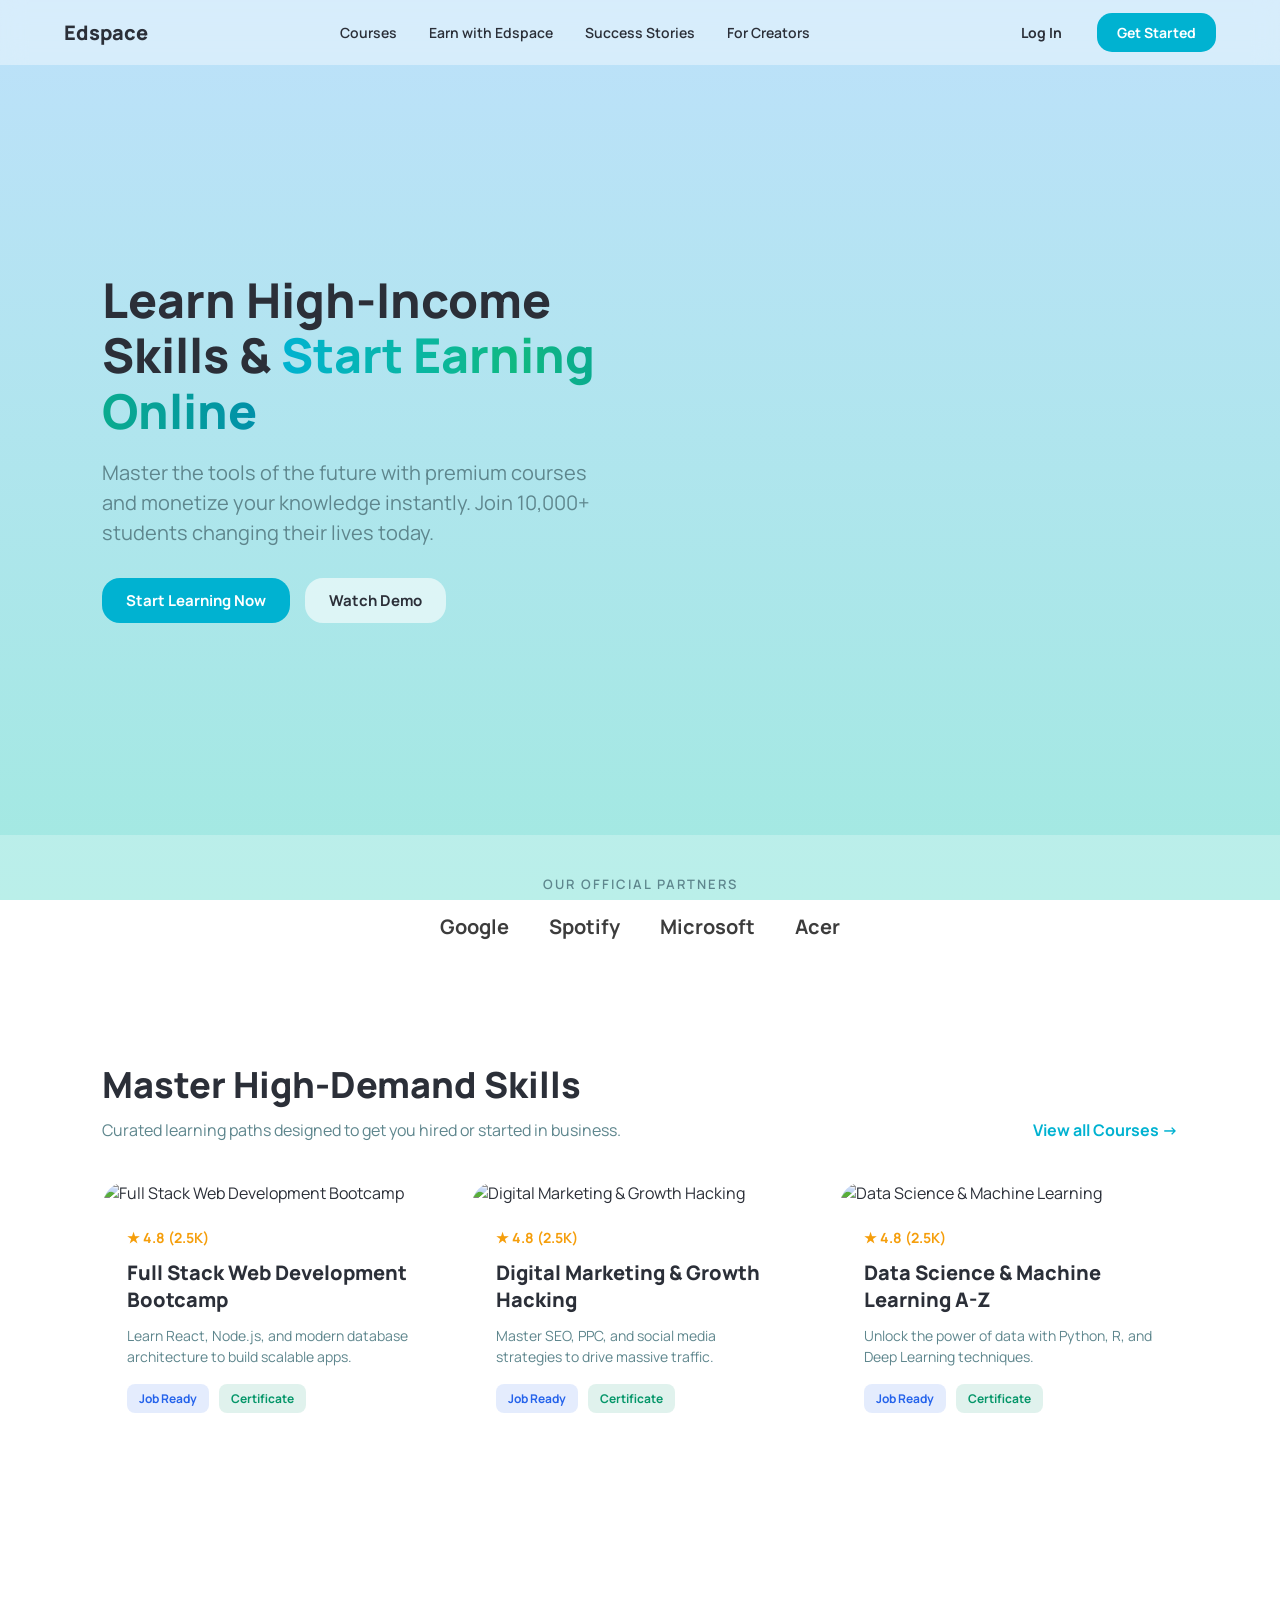
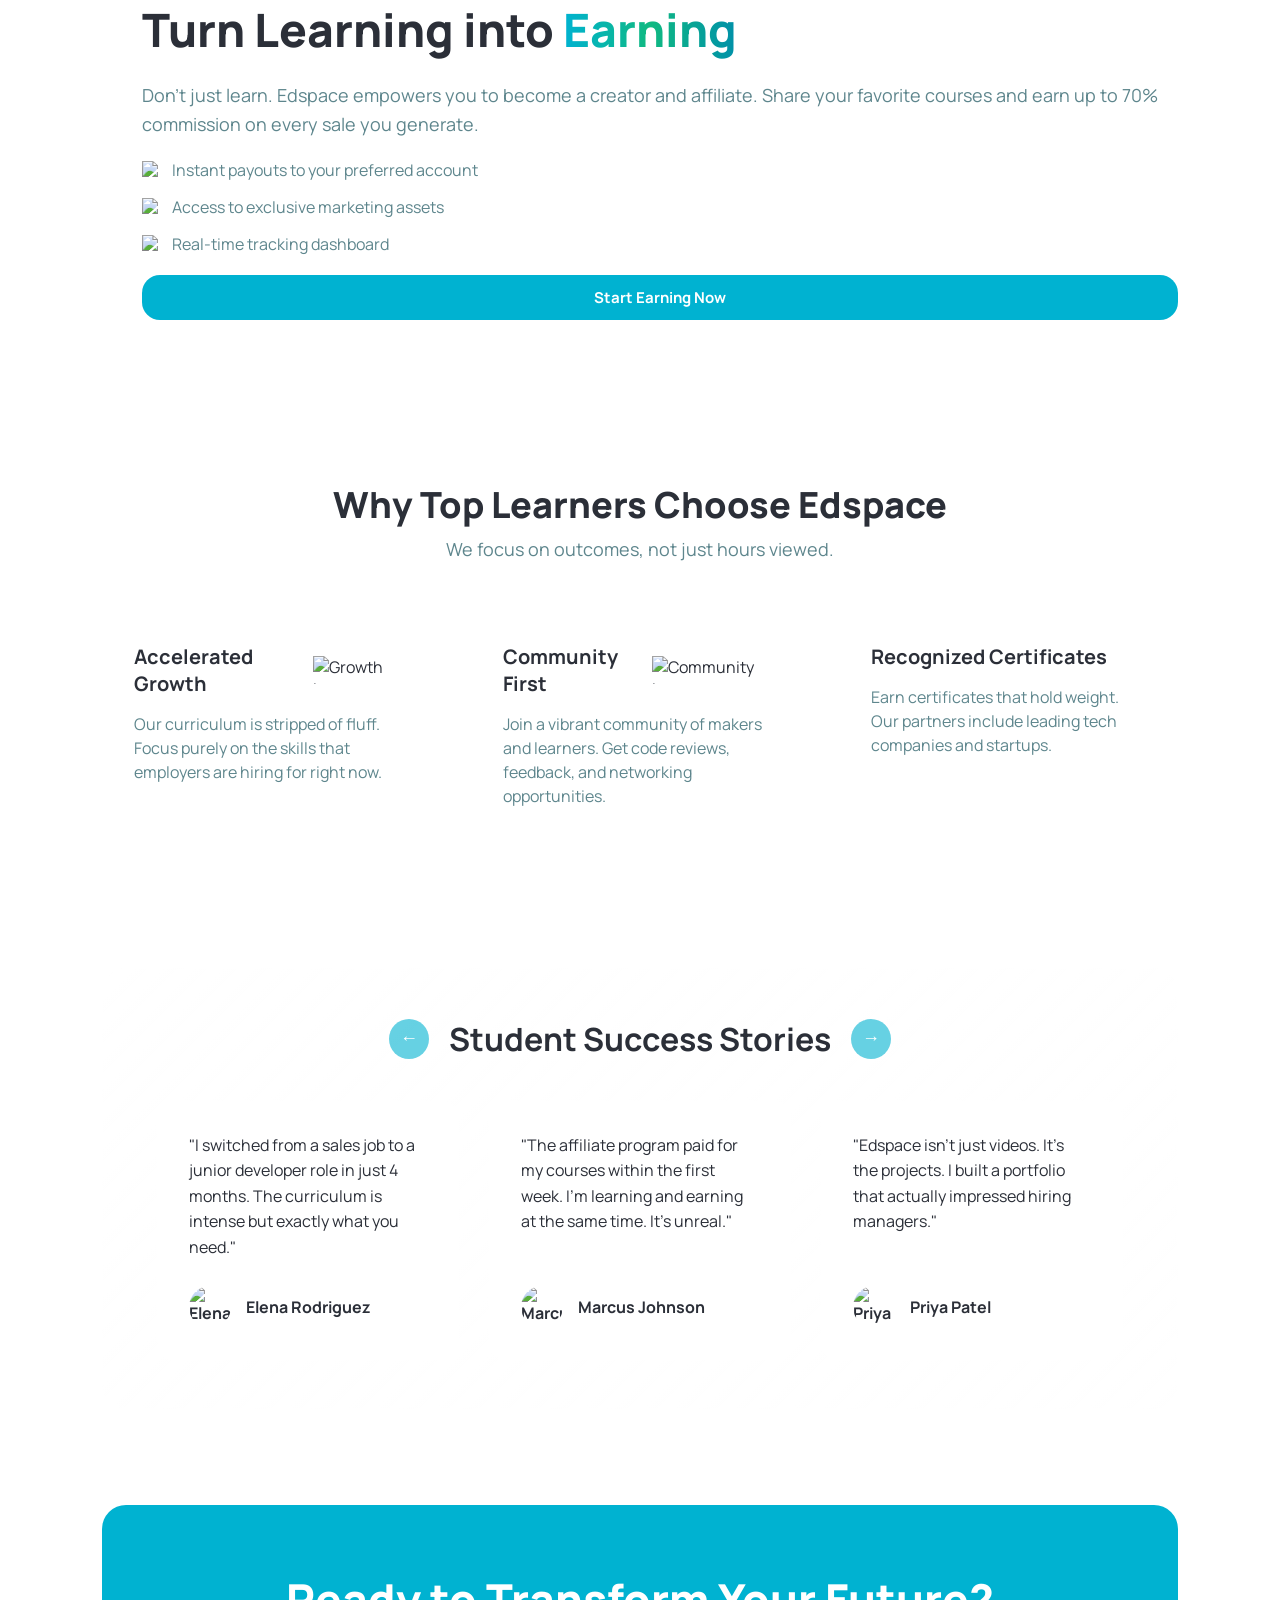
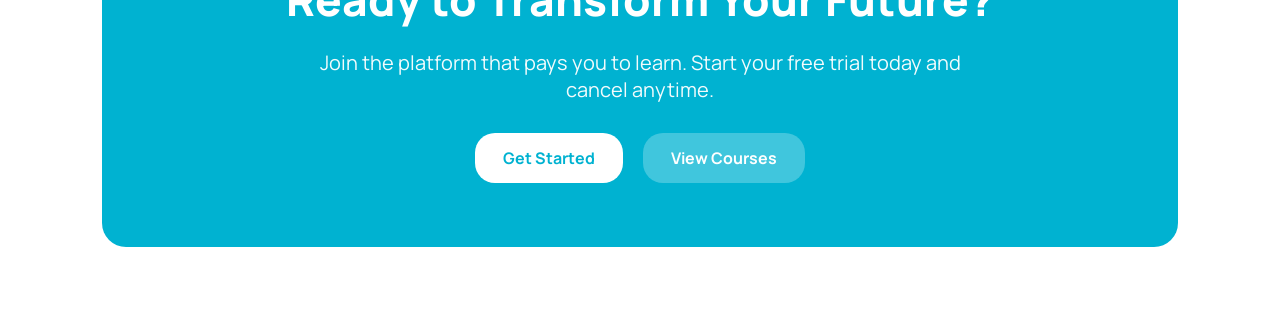
==== index.html @ b66c5c62 "Rename landing_html.html to index.html" ====
<!doctype html>
<html lang="en">
  <head>
    <meta charset="UTF-8" />
    <meta name="viewport" content="width=device-width, initial-scale=1.0" />
    <title>EdSPACE - Learn High-Income Skills</title>

    <!-- Google Fonts -->
    <link rel="preconnect" href="https://fonts.googleapis.com" />
    <link rel="preconnect" href="https://fonts.gstatic.com" crossorigin />
    <link
      href="https://fonts.googleapis.com/css2?family=Manrope:wght@200..800&display=swap"
      rel="stylesheet"
    />

    <!-- Custom Styles -->
    <link rel="stylesheet" href="landing_style.css" />
  </head>

  <body>
    <!-- Header Navigation -->
    <header class="header">
      <div class="header-left">
        <a href="#" class="name">Edspace</a>
      </div>
      <nav class="header-middle">
        <a href="#courses" class="nav-link">Courses</a>
        <a href="#earn" class="nav-link">Earn with Edspace</a>
        <a href="#stories" class="nav-link">Success Stories</a>
        <a href="#creators" class="nav-link">For Creators</a>
      </nav>
      <div class="header-right">
        <button class="btn btn-login">Log In</button>
        <button class="btn btn-primary">Get Started</button>
      </div>
    </header>

    <main>
      <!-- Hero Section -->
      <section class="hero-section">
        <div class="hero-content">
          <h1 class="tagline">
            Learn High-Income Skills &
            <span class="spantext">Start Earning Online</span>
          </h1>
          <p class="tagline2">
            Master the tools of the future with premium courses and monetize
            your knowledge instantly. Join 10,000+ students changing their lives
            today.
          </p>
          <div class="hero-buttons">
            <button class="btn btn-primary btn-large">
              Start Learning Now
            </button>
            <button class="btn btn-secondary btn-large">Watch Demo</button>
          </div>
        </div>
        <div class="hero-image-container">
          <!-- Placeholder / Space for right hero illustration if needed -->
        </div>
      </section>

      <!-- Partners Section -->
      <section class="sponser-box">
        <p class="sp-box-head">OUR OFFICIAL PARTNERS</p>
        <div class="companies">
          <span>Google</span>
          <span>Spotify</span>
          <span>Microsoft</span>
          <span>Acer</span>
        </div>
      </section>

      <!-- Featured Courses Section -->
      <section class="course-sec" id="courses">
        <div class="course-sec-top">
          <div class="top-left">
            <h2 class="sec-txt">Master High-Demand Skills</h2>
            <p class="sec-tag">
              Curated learning paths designed to get you hired or started in
              business.
            </p>
          </div>
          <div class="top-right">
            <a href="#" class="view-all-link">View all Courses &rarr;</a>
          </div>
        </div>

        <div class="content-grid">
          <!-- Card 1 -->
          <article class="course-card">
            <img
              class="course-image"
              src="images/course-1.png"
              alt="Full Stack Web Development Bootcamp"
            />
            <div class="course-content">
              <p class="rating">★ 4.8 (2.5K)</p>
              <h3 class="title">Full Stack Web Development Bootcamp</h3>
              <p class="course-tag">
                Learn React, Node.js, and modern database architecture to build
                scalable apps.
              </p>
              <div class="extras">
                <span class="badge job">Job Ready</span>
                <span class="badge cert">Certificate</span>
              </div>
            </div>
          </article>

          <!-- Card 2 -->
          <article class="course-card">
            <img
              class="course-image"
              src="images/course-2.png"
              alt="Digital Marketing & Growth Hacking"
            />
            <div class="course-content">
              <p class="rating">★ 4.8 (2.5K)</p>
              <h3 class="title">Digital Marketing & Growth Hacking</h3>
              <p class="course-tag">
                Master SEO, PPC, and social media strategies to drive massive
                traffic.
              </p>
              <div class="extras">
                <span class="badge job">Job Ready</span>
                <span class="badge cert">Certificate</span>
              </div>
            </div>
          </article>

          <!-- Card 3 -->
          <article class="course-card">
            <img
              class="course-image"
              src="images/course-3.png"
              alt="Data Science & Machine Learning"
            />
            <div class="course-content">
              <p class="rating">★ 4.8 (2.5K)</p>
              <h3 class="title">Data Science & Machine Learning A-Z</h3>
              <p class="course-tag">
                Unlock the power of data with Python, R, and Deep Learning
                techniques.
              </p>
              <div class="extras">
                <span class="badge job">Job Ready</span>
                <span class="badge cert">Certificate</span>
              </div>
            </div>
          </article>
        </div>
      </section>

      <!-- Earn Section -->
      <section class="stu_box" id="earn">
        <div class="stu_main">
          <div class="stu_left"></div>
          <div class="stu_right">
            <h2 class="stu_righth2">
              Turn Learning into <span class="spantext">Earning</span>
            </h2>
            <p class="stu-description">
              Don't just learn. Edspace empowers you to become a creator and
              affiliate. Share your favorite courses and earn up to 70%
              commission on every sale you generate.
            </p>
            <div class="benefits-list">
              <div class="benefitbox">
                <img
                  class="benefitstick"
                  src="images/whychoosetick.png"
                  alt="Checkmark"
                />
                <p>Instant payouts to your preferred account</p>
              </div>
              <div class="benefitbox">
                <img
                  class="benefitstick"
                  src="images/whychoosetick.png"
                  alt="Checkmark"
                />
                <p>Access to exclusive marketing assets</p>
              </div>
              <div class="benefitbox">
                <img
                  class="benefitstick"
                  src="images/whychoosetick.png"
                  alt="Checkmark"
                />
                <p>Real-time tracking dashboard</p>
              </div>
            </div>
            <button class="btn btn-primary btn-large">Start Earning Now</button>
          </div>
        </div>
      </section>

      <!-- Why Choose Us -->
      <section class="WhyChoose">
        <h2 class="WhyChoosehead">Why Top Learners Choose Edspace</h2>
        <p class="WhyChoosesubhead">
          We focus on outcomes, not just hours viewed.
        </p>

        <div class="WhyChoosebox">
          <div class="feature-card">
            <div class="box1head">
              <h3 class="WhyChooseboxtitle">Accelerated Growth</h3>
              <img
                class="benefit1"
                src="images/benefits1.png"
                alt="Growth icon"
              />
            </div>
            <p class="box-des">
              Our curriculum is stripped of fluff. Focus purely on the skills
              that employers are hiring for right now.
            </p>
          </div>

          <div class="feature-card">
            <div class="box1head">
              <h3 class="WhyChooseboxtitle">Community First</h3>
              <img
                class="benefit1"
                src="images/benefits2.png"
                alt="Community icon"
              />
            </div>
            <p class="box-des">
              Join a vibrant community of makers and learners. Get code reviews,
              feedback, and networking opportunities.
            </p>
          </div>

          <div class="feature-card">
            <div class="box1head">
              <h3 class="WhyChooseboxtitle">Recognized Certificates</h3>
            </div>
            <p class="box-des">
              Earn certificates that hold weight. Our partners include leading
              tech companies and startups.
            </p>
          </div>
        </div>
      </section>

      <!-- Success Stories -->
      <section class="stories" id="stories">
        <div class="storiesbox">
          <div class="storieshead">
            <button class="storiesarrow" aria-label="Previous story">
              &#8592;
            </button>
            <h2>Student Success Stories</h2>
            <button class="storiesarrow" aria-label="Next story">
              &#8594;
            </button>
          </div>
          <div class="reviews-grid">
            <div class="review-card">
              <p class="review-text">
                "I switched from a sales job to a junior developer role in just
                4 months. The curriculum is intense but exactly what you need."
              </p>
              <div class="reviewauthor">
                <img
                  class="authorpfp"
                  src="images/reviewauthor2.png"
                  alt="Elena Rodriguez"
                />
                <p>Elena Rodriguez</p>
              </div>
            </div>
            <div class="review-card">
              <p class="review-text">
                "The affiliate program paid for my courses within the first
                week. I'm learning and earning at the same time. It's unreal."
              </p>
              <div class="reviewauthor">
                <img
                  class="authorpfp"
                  src="images/reviewauthor2.png"
                  alt="Marcus Johnson"
                />
                <p>Marcus Johnson</p>
              </div>
            </div>
            <div class="review-card">
              <p class="review-text">
                "Edspace isn't just videos. It's the projects. I built a
                portfolio that actually impressed hiring managers."
              </p>
              <div class="reviewauthor">
                <img
                  class="authorpfp"
                  src="images/reviewauthor2.png"
                  alt="Priya Patel"
                />
                <p>Priya Patel</p>
              </div>
            </div>
          </div>
        </div>
      </section>

      <!-- CTA Section -->
      <section class="ctasection">
        <div class="ctabox">
          <h2 class="ctah">Ready to Transform Your Future?</h2>
          <p class="ctah2">
            Join the platform that pays you to learn. Start your free trial
            today and cancel anytime.
          </p>
          <div class="ctabutton">
            <button class="btn btn-cta-main">Get Started</button>
            <button class="btn btn-cta-alt">View Courses</button>
          </div>
        </div>
      </section>
    </main>
  </body>
</html>
---- landing_style.css ----
/* ==========================================================================
   Global Variables & Reset
   ========================================================================== */
:root {
  --primary: rgb(0, 178, 209);
  --primary-hover: rgb(0, 144, 169);
  --text-dark: rgb(43, 47, 56);
  --text-muted: rgb(94, 134, 141);
  --bg-gradient: linear-gradient(
    rgb(189, 225, 250) 0%,
    rgb(162, 233, 225) 100%
  );
  --card-bg: rgba(255, 255, 255, 0.55);
  --border-glass: rgba(255, 255, 255, 0.6);
  --font-main: "Manrope", Arial, sans-serif;
}

* {
  box-sizing: border-box;
  margin: 0;
  padding: 0;
}

body {
  min-height: 100vh;
  background-image: var(--bg-gradient);
  background-attachment: fixed;
  font-family: var(--font-main);
  color: var(--text-dark);
  -webkit-font-smoothing: antialiased;
  overflow-x: hidden;
}

/* ==========================================================================
   Common Typography & Buttons
   ========================================================================== */
a {
  text-decoration: none;
  color: inherit;
}

.spantext {
  background: linear-gradient(
    to right,
    rgb(0, 178, 209),
    rgb(16, 185, 129),
    rgb(0, 144, 169)
  );
  -webkit-background-clip: text;
  -webkit-text-fill-color: transparent;
  background-clip: text;
  color: transparent;
}

.btn {
  font-family: var(--font-main);
  font-size: 14px;
  font-weight: 700;
  border: none;
  border-radius: 15px;
  padding: 10px 20px;
  cursor: pointer;
  transition: all 0.2s ease;
}

.btn-primary {
  color: white;
  background-color: var(--primary);
}

.btn-primary:hover {
  background-color: var(--primary-hover);
  box-shadow: 0px 10px 20px rgba(0, 144, 169, 0.4);
}

.btn-secondary {
  background-color: rgba(255, 255, 255, 0.6);
  color: var(--text-dark);
}

.btn-secondary:hover {
  background-color: rgba(255, 255, 255, 0.85);
  box-shadow: 0px 10px 20px rgba(0, 0, 0, 0.08);
}

.btn-login {
  background: transparent;
  color: var(--text-dark);
  margin-right: 15px;
}

.btn-login:hover {
  color: var(--primary);
}

.btn-large {
  padding: 12px 24px;
  border-radius: 18px;
  font-size: 15px;
}

/* ==========================================================================
   Header Navigation
   ========================================================================== */
.header {
  width: 100%;
  height: 65px;
  display: flex;
  align-items: center;
  justify-content: space-between;
  background-color: rgba(255, 255, 255, 0.4);
  position: fixed;
  top: 0;
  left: 0;
  backdrop-filter: blur(12px);
  -webkit-backdrop-filter: blur(12px);
  z-index: 1000;
  padding: 0 5%;
}

.name {
  font-size: 20px;
  font-weight: 800;
  color: var(--text-dark);
}

.header-middle {
  display: flex;
  align-items: center;
  gap: 32px;
  font-size: 14px;
  font-weight: 600;
}

.nav-link {
  transition: color 0.2s;
}

.nav-link:hover {
  color: var(--primary);
}

.header-right {
  display: flex;
  align-items: center;
}

/* ==========================================================================
   Hero Section
   ========================================================================== */
.hero-section {
  display: flex;
  align-items: center;
  justify-content: space-between;
  min-height: calc(100vh - 65px);
  padding: 100px 8% 40px;
  gap: 40px;
}

.hero-content {
  flex: 1;
  max-width: 650px;
  display: flex;
  flex-direction: column;
  gap: 20px;
}

.tagline {
  font-size: clamp(32px, 5vw, 48px);
  font-weight: 900;
  line-height: 1.15;
}

.tagline2 {
  font-size: clamp(16px, 2vw, 20px);
  line-height: 1.5;
  color: var(--text-muted);
}

.hero-buttons {
  display: flex;
  gap: 15px;
  flex-wrap: wrap;
  margin-top: 10px;
}

.hero-image-container {
  flex: 1;
}

/* ==========================================================================
   Partners / Sponsor Box
   ========================================================================== */
.sponser-box {
  padding: 2.5em 5%;
  display: flex;
  flex-direction: column;
  background-color: rgba(255, 255, 255, 0.25);
  align-items: center;
  gap: 20px;
}

.sp-box-head {
  letter-spacing: 2px;
  font-size: 13px;
  font-weight: 600;
  color: var(--text-muted);
}

.companies {
  color: rgb(60, 60, 60);
  font-size: 20px;
  font-weight: 700;
  display: flex;
  flex-wrap: wrap;
  justify-content: center;
  gap: 40px;
}

/* ==========================================================================
   Courses Section
   ========================================================================== */
.course-sec {
  padding: 5em 8%;
}

.course-sec-top {
  display: flex;
  justify-content: space-between;
  align-items: flex-end;
  gap: 20px;
  flex-wrap: wrap;
  margin-bottom: 40px;
}

.top-left {
  display: flex;
  flex-direction: column;
  gap: 10px;
}

.sec-txt {
  font-size: clamp(28px, 4vw, 36px);
  font-weight: 800;
}

.sec-tag {
  color: var(--text-muted);
  font-size: 16px;
}

.view-all-link {
  color: var(--primary);
  font-weight: 700;
  font-size: 16px;
}

.content-grid {
  display: grid;
  grid-template-columns: repeat(auto-fit, minmax(300px, 1fr));
  gap: 30px;
  max-width: 1200px;
  margin: 0 auto;
}

.course-card {
  background: var(--card-bg);
  border-radius: 24px;
  overflow: hidden;
  backdrop-filter: blur(14px);
  -webkit-backdrop-filter: blur(14px);
  border: 1px solid var(--border-glass);
  transition:
    transform 0.25s ease,
    box-shadow 0.25s ease;
}

.course-card:hover {
  transform: translateY(-8px);
  box-shadow: 0 18px 40px rgba(0, 0, 0, 0.12);
}

.course-image {
  width: 100%;
  height: 210px;
  object-fit: cover;
}

.course-content {
  display: flex;
  flex-direction: column;
  gap: 12px;
  padding: 1.5em;
}

.rating {
  color: #f59e0b;
  font-size: 14px;
  font-weight: 700;
}

.title {
  font-size: 20px;
  font-weight: 800;
}

.course-tag {
  font-size: 14px;
  color: var(--text-muted);
  line-height: 1.5;
}

.extras {
  display: flex;
  gap: 10px;
  margin-top: 5px;
}

.badge {
  padding: 6px 12px;
  border-radius: 8px;
  font-size: 12px;
  font-weight: 700;
}

.job {
  color: #2563eb;
  background: rgba(37, 99, 235, 0.12);
}

.cert {
  color: #059669;
  background: rgba(5, 150, 105, 0.12);
}

/* ==========================================================================
   Student Earn Box
   ========================================================================== */
.stu_box {
  background-color: rgba(255, 255, 255, 0.3);
  padding: 5em 8%;
}

.stu_main {
  display: flex;
  gap: 40px;
  align-items: center;
  max-width: 1200px;
  margin: 0 auto;
}

.stu_right {
  flex: 1;
  display: flex;
  flex-direction: column;
  gap: 20px;
}

.stu_righth2 {
  font-size: clamp(32px, 4vw, 46px);
  font-weight: 800;
}

.stu-description {
  color: var(--text-muted);
  font-size: 18px;
  line-height: 1.6;
}

.benefits-list {
  display: flex;
  flex-direction: column;
  gap: 15px;
  color: var(--text-muted);
}

.benefitbox {
  display: flex;
  align-items: center;
  gap: 12px;
}

.benefitstick {
  height: 18px;
  width: 18px;
}

/* ==========================================================================
   Why Choose Section
   ========================================================================== */
.WhyChoose {
  padding: 5em 8%;
  display: flex;
  flex-direction: column;
  align-items: center;
  text-align: center;
}

.WhyChoosehead {
  font-size: clamp(28px, 4vw, 36px);
  font-weight: 800;
}

.WhyChoosesubhead {
  font-size: 18px;
  color: var(--text-muted);
  margin-top: 8px;
  margin-bottom: 50px;
}

.WhyChoosebox {
  display: grid;
  grid-template-columns: repeat(auto-fit, minmax(280px, 1fr));
  gap: 30px;
  width: 100%;
  max-width: 1200px;
  text-align: left;
}

.feature-card {
  background-color: rgba(255, 255, 255, 0.6);
  border-radius: 20px;
  padding: 2em;
  display: flex;
  flex-direction: column;
  gap: 15px;
}

.box1head {
  display: flex;
  justify-content: space-between;
  align-items: center;
}

.WhyChooseboxtitle {
  font-size: 20px;
  font-weight: 700;
}

.benefit1 {
  height: 28px;
}

.box-des {
  color: var(--text-muted);
  line-height: 1.5;
}

/* ==========================================================================
   Testimonials / Stories
   ========================================================================== */
.stories {
  padding: 3em 8%;
}

.storiesbox {
  width: 100%;
  max-width: 1200px;
  margin: 0 auto;
  display: flex;
  flex-direction: column;
  align-items: center;
  padding: 3em 5%;
  background: linear-gradient(
    135deg,
    rgba(255, 255, 255, 0.4),
    rgba(255, 255, 255, 0.2)
  );
  backdrop-filter: blur(16px);
  -webkit-backdrop-filter: blur(16px);
  border: 1px solid var(--border-glass);
  border-radius: 24px;
  gap: 40px;
}

.storieshead {
  display: flex;
  align-items: center;
  gap: 20px;
  font-size: 20px;
}

.storieshead h2 {
  font-size: clamp(24px, 3vw, 32px);
  font-weight: 700;
}

.storiesarrow {
  background-color: rgba(0, 178, 209, 0.6);
  border-radius: 50%;
  border: none;
  width: 40px;
  height: 40px;
  display: flex;
  align-items: center;
  justify-content: center;
  cursor: pointer;
  font-size: 18px;
  color: white;
  transition: background 0.2s;
}

.storiesarrow:hover {
  background-color: var(--primary);
}

.reviews-grid {
  display: grid;
  grid-template-columns: repeat(auto-fit, minmax(280px, 1fr));
  gap: 30px;
  width: 100%;
}

.review-card {
  background-color: white;
  padding: 2em;
  border-radius: 18px;
  display: flex;
  flex-direction: column;
  justify-content: space-between;
}

.review-text {
  line-height: 1.6;
  color: var(--text-dark);
}

.reviewauthor {
  display: flex;
  align-items: center;
  margin-top: 25px;
  gap: 15px;
  font-weight: 700;
}

.authorpfp {
  height: 42px;
  width: 42px;
  border-radius: 50%;
  object-fit: cover;
}

/* ==========================================================================
   CTA Section
   ========================================================================== */
.ctasection {
  padding: 3em 8% 5em;
}

.ctabox {
  display: flex;
  flex-direction: column;
  background-color: var(--primary);
  border-radius: 24px;
  padding: 4em 2em;
  text-align: center;
  align-items: center;
  justify-content: center;
  gap: 20px;
  color: white;
  max-width: 1200px;
  margin: 0 auto;
}

.ctah {
  font-size: clamp(28px, 4vw, 44px);
  font-weight: 800;
}

.ctah2 {
  font-size: clamp(16px, 2vw, 20px);
  max-width: 650px;
  opacity: 0.95;
}

.ctabutton {
  display: flex;
  gap: 20px;
  flex-wrap: wrap;
  justify-content: center;
  margin-top: 10px;
}

.btn-cta-main {
  color: var(--primary);
  background-color: white;
  padding: 14px 28px;
  border-radius: 20px;
  font-size: 16px;
}

.btn-cta-main:hover {
  background-color: rgba(255, 255, 255, 0.9);
}

.btn-cta-alt {
  color: white;
  background-color: rgba(255, 255, 255, 0.25);
  padding: 14px 28px;
  border-radius: 20px;
  font-size: 16px;
}

.btn-cta-alt:hover {
  background-color: rgba(255, 255, 255, 0.35);
}

/* ==========================================================================
   Responsive Breakpoints
   ========================================================================== */
@media (max-width: 1024px) {
  .hero-section {
    flex-direction: column;
    text-align: center;
    padding-top: 120px;
  }

  .hero-buttons {
    justify-content: center;
  }

  .stu_main {
    flex-direction: column;
  }
}

@media (max-width: 768px) {
  .header-middle {
    display: none; /* Hide top links on mobile */
  }

  .hero-section {
    padding-left: 5%;
    padding-right: 5%;
  }

  .course-sec,
  .stu_box,
  .WhyChoose,
  .stories,
  .ctasection {
    padding-left: 5%;
    padding-right: 5%;
  }

  .companies {
    gap: 20px;
  }
}

@media (max-width: 480px) {
  .btn-login {
    display: none; /* Keep header minimal on mobile screen sizes */
  }

  .ctabutton {
    flex-direction: column;
    width: 100%;
  }

  .btn-cta-main,
  .btn-cta-alt {
    width: 100%;
  }
}
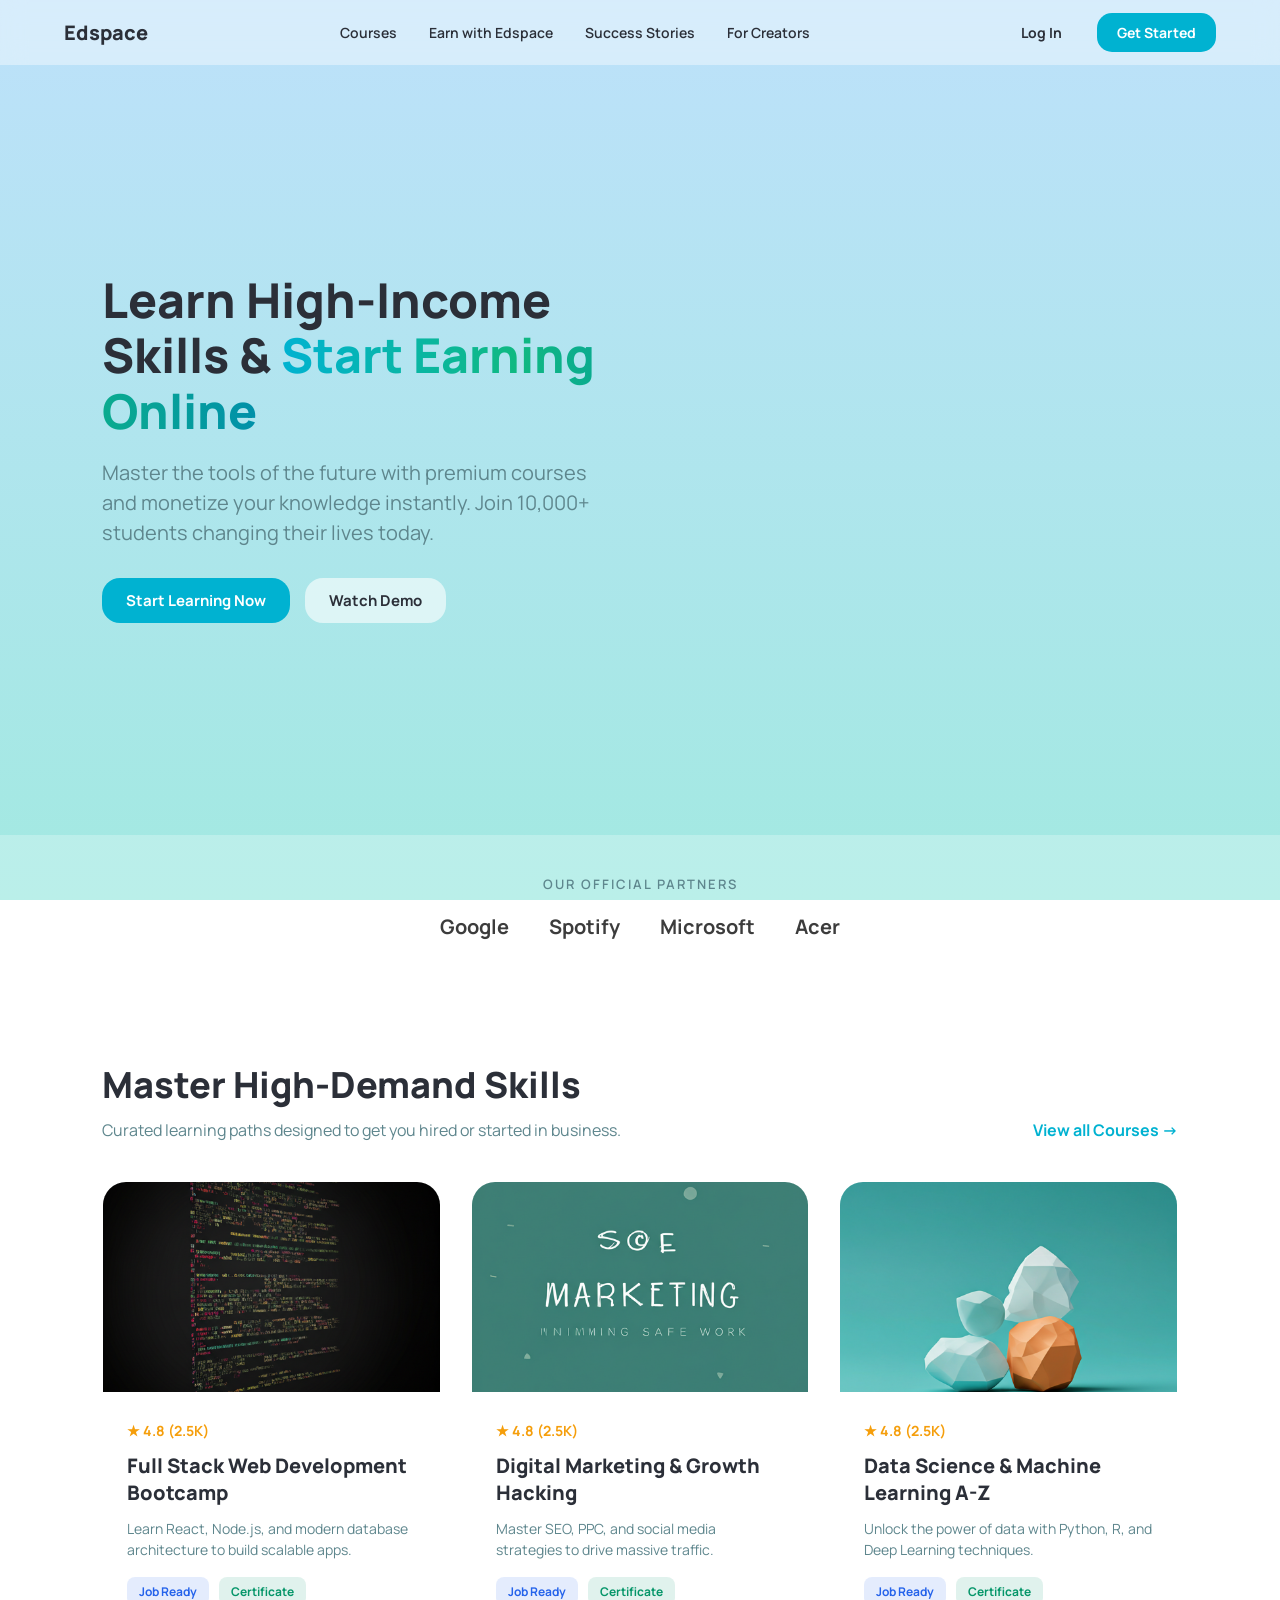
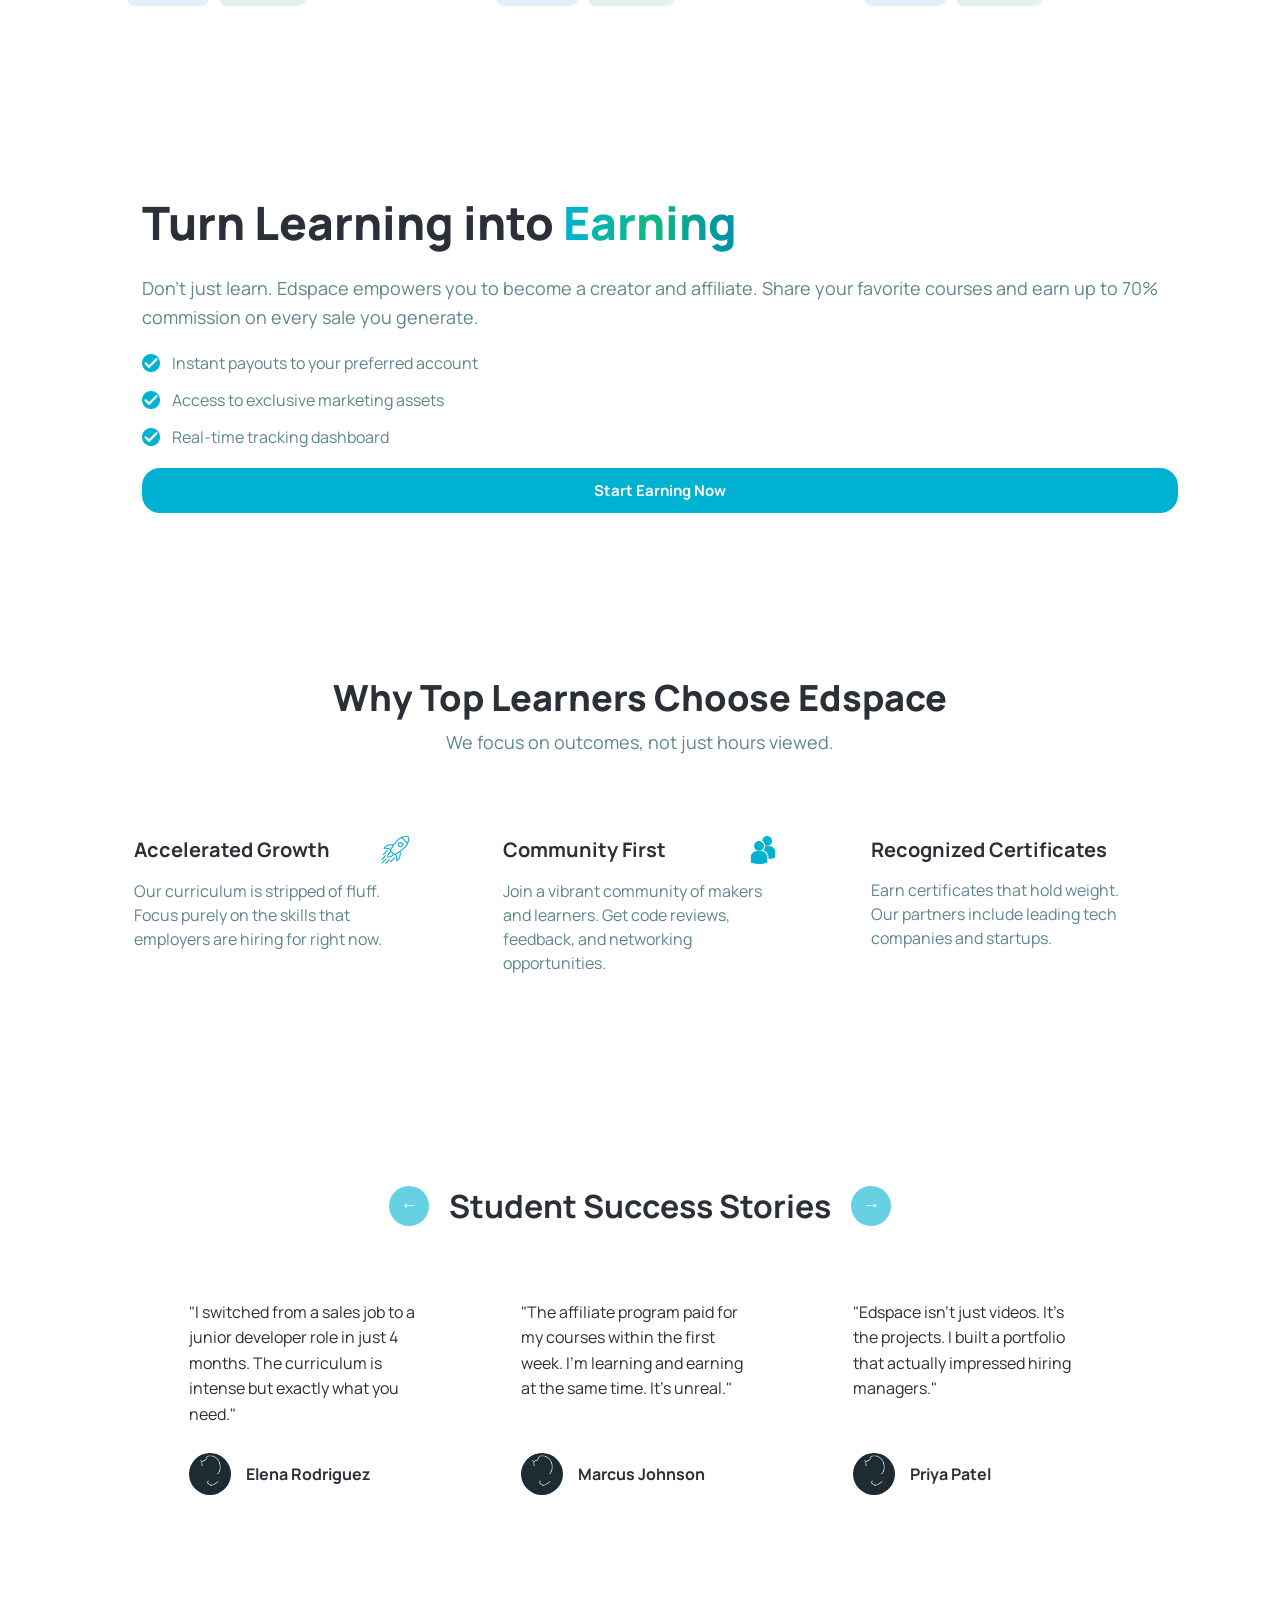
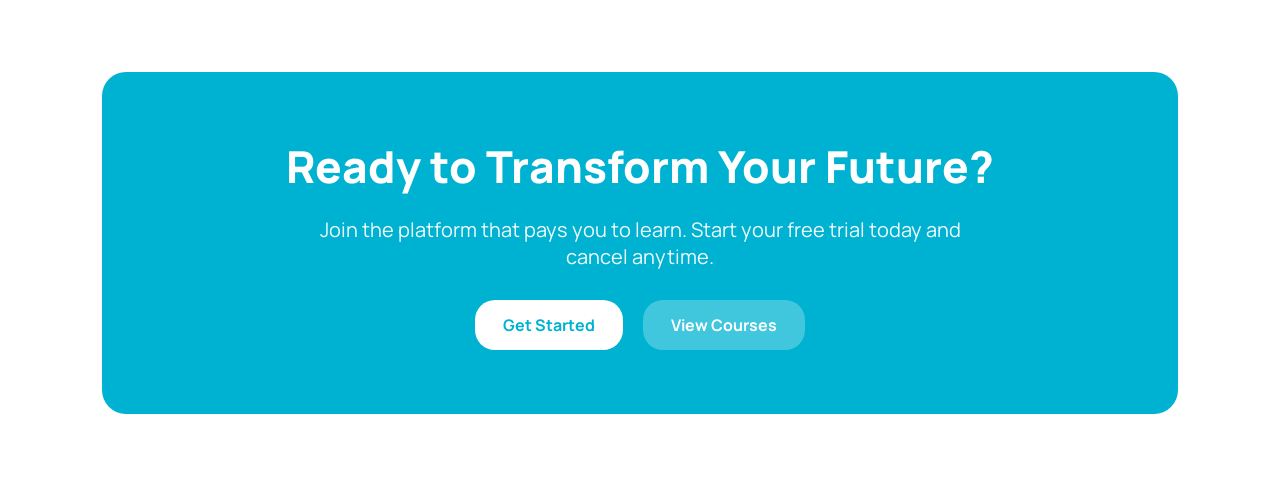
==== commit 76741be1: "Update index.html" ====
--- a/index.html
+++ b/index.html
@@ -14,7 +14,7 @@
     />
 
     <!-- Custom Styles -->
-    <link rel="stylesheet" href="landing_style.css" />
+    <link rel="stylesheet" href="index.css" />
   </head>
 
   <body>
@@ -91,7 +91,7 @@
           <article class="course-card">
             <img
               class="course-image"
-              src="images/course-1.png"
+              src="index_images/course-1.png"
               alt="Full Stack Web Development Bootcamp"
             />
             <div class="course-content">
@@ -112,7 +112,7 @@
           <article class="course-card">
             <img
               class="course-image"
-              src="images/course-2.png"
+              src="index_images/course-2.png"
               alt="Digital Marketing & Growth Hacking"
             />
             <div class="course-content">
@@ -133,7 +133,7 @@
           <article class="course-card">
             <img
               class="course-image"
-              src="images/course-3.png"
+              src="index_images/course-3.png"
               alt="Data Science & Machine Learning"
             />
             <div class="course-content">
@@ -169,7 +169,7 @@
               <div class="benefitbox">
                 <img
                   class="benefitstick"
-                  src="images/whychoosetick.png"
+                  src="index_images/whychoosetick.png"
                   alt="Checkmark"
                 />
                 <p>Instant payouts to your preferred account</p>
@@ -177,7 +177,7 @@
               <div class="benefitbox">
                 <img
                   class="benefitstick"
-                  src="images/whychoosetick.png"
+                  src="index_images/whychoosetick.png"
                   alt="Checkmark"
                 />
                 <p>Access to exclusive marketing assets</p>
@@ -185,7 +185,7 @@
               <div class="benefitbox">
                 <img
                   class="benefitstick"
-                  src="images/whychoosetick.png"
+                  src="index_images/whychoosetick.png"
                   alt="Checkmark"
                 />
                 <p>Real-time tracking dashboard</p>
@@ -209,7 +209,7 @@
               <h3 class="WhyChooseboxtitle">Accelerated Growth</h3>
               <img
                 class="benefit1"
-                src="images/benefits1.png"
+                src="index_images/benefits1.png"
                 alt="Growth icon"
               />
             </div>
@@ -224,7 +224,7 @@
               <h3 class="WhyChooseboxtitle">Community First</h3>
               <img
                 class="benefit1"
-                src="images/benefits2.png"
+                src="index_images/benefits2.png"
                 alt="Community icon"
               />
             </div>
@@ -267,7 +267,7 @@
               <div class="reviewauthor">
                 <img
                   class="authorpfp"
-                  src="images/reviewauthor2.png"
+                  src="index_images/reviewauthor2.png"
                   alt="Elena Rodriguez"
                 />
                 <p>Elena Rodriguez</p>
@@ -281,7 +281,7 @@
               <div class="reviewauthor">
                 <img
                   class="authorpfp"
-                  src="images/reviewauthor2.png"
+                  src="index_images/reviewauthor2.png"
                   alt="Marcus Johnson"
                 />
                 <p>Marcus Johnson</p>
@@ -295,7 +295,7 @@
               <div class="reviewauthor">
                 <img
                   class="authorpfp"
-                  src="images/reviewauthor2.png"
+                  src="index_images/reviewauthor2.png"
                   alt="Priya Patel"
                 />
                 <p>Priya Patel</p>
--- a/index.css
+++ b/index.css
@@ -0,0 +1,665 @@
+/* ==========================================================================
+   Global Variables & Reset
+   ========================================================================== */
+:root {
+  --primary: rgb(0, 178, 209);
+  --primary-hover: rgb(0, 144, 169);
+  --text-dark: rgb(43, 47, 56);
+  --text-muted: rgb(94, 134, 141);
+  --bg-gradient: linear-gradient(
+    rgb(189, 225, 250) 0%,
+    rgb(162, 233, 225) 100%
+  );
+  --card-bg: rgba(255, 255, 255, 0.55);
+  --border-glass: rgba(255, 255, 255, 0.6);
+  --font-main: "Manrope", Arial, sans-serif;
+}
+
+* {
+  box-sizing: border-box;
+  margin: 0;
+  padding: 0;
+}
+
+body {
+  min-height: 100vh;
+  background-image: var(--bg-gradient);
+  background-attachment: fixed;
+  font-family: var(--font-main);
+  color: var(--text-dark);
+  -webkit-font-smoothing: antialiased;
+  overflow-x: hidden;
+}
+
+/* ==========================================================================
+   Common Typography & Buttons
+   ========================================================================== */
+a {
+  text-decoration: none;
+  color: inherit;
+}
+
+.spantext {
+  background: linear-gradient(
+    to right,
+    rgb(0, 178, 209),
+    rgb(16, 185, 129),
+    rgb(0, 144, 169)
+  );
+  -webkit-background-clip: text;
+  -webkit-text-fill-color: transparent;
+  background-clip: text;
+  color: transparent;
+}
+
+.btn {
+  font-family: var(--font-main);
+  font-size: 14px;
+  font-weight: 700;
+  border: none;
+  border-radius: 15px;
+  padding: 10px 20px;
+  cursor: pointer;
+  transition: all 0.2s ease;
+}
+
+.btn-primary {
+  color: white;
+  background-color: var(--primary);
+}
+
+.btn-primary:hover {
+  background-color: var(--primary-hover);
+  box-shadow: 0px 10px 20px rgba(0, 144, 169, 0.4);
+}
+
+.btn-secondary {
+  background-color: rgba(255, 255, 255, 0.6);
+  color: var(--text-dark);
+}
+
+.btn-secondary:hover {
+  background-color: rgba(255, 255, 255, 0.85);
+  box-shadow: 0px 10px 20px rgba(0, 0, 0, 0.08);
+}
+
+.btn-login {
+  background: transparent;
+  color: var(--text-dark);
+  margin-right: 15px;
+}
+
+.btn-login:hover {
+  color: var(--primary);
+}
+
+.btn-large {
+  padding: 12px 24px;
+  border-radius: 18px;
+  font-size: 15px;
+}
+
+/* ==========================================================================
+   Header Navigation
+   ========================================================================== */
+.header {
+  width: 100%;
+  height: 65px;
+  display: flex;
+  align-items: center;
+  justify-content: space-between;
+  background-color: rgba(255, 255, 255, 0.4);
+  position: fixed;
+  top: 0;
+  left: 0;
+  backdrop-filter: blur(12px);
+  -webkit-backdrop-filter: blur(12px);
+  z-index: 1000;
+  padding: 0 5%;
+}
+
+.name {
+  font-size: 20px;
+  font-weight: 800;
+  color: var(--text-dark);
+}
+
+.header-middle {
+  display: flex;
+  align-items: center;
+  gap: 32px;
+  font-size: 14px;
+  font-weight: 600;
+}
+
+.nav-link {
+  transition: color 0.2s;
+}
+
+.nav-link:hover {
+  color: var(--primary);
+}
+
+.header-right {
+  display: flex;
+  align-items: center;
+}
+
+/* ==========================================================================
+   Hero Section
+   ========================================================================== */
+.hero-section {
+  display: flex;
+  align-items: center;
+  justify-content: space-between;
+  min-height: calc(100vh - 65px);
+  padding: 100px 8% 40px;
+  gap: 40px;
+}
+
+.hero-content {
+  flex: 1;
+  max-width: 650px;
+  display: flex;
+  flex-direction: column;
+  gap: 20px;
+}
+
+.tagline {
+  font-size: clamp(32px, 5vw, 48px);
+  font-weight: 900;
+  line-height: 1.15;
+}
+
+.tagline2 {
+  font-size: clamp(16px, 2vw, 20px);
+  line-height: 1.5;
+  color: var(--text-muted);
+}
+
+.hero-buttons {
+  display: flex;
+  gap: 15px;
+  flex-wrap: wrap;
+  margin-top: 10px;
+}
+
+.hero-image-container {
+  flex: 1;
+}
+
+/* ==========================================================================
+   Partners / Sponsor Box
+   ========================================================================== */
+.sponser-box {
+  padding: 2.5em 5%;
+  display: flex;
+  flex-direction: column;
+  background-color: rgba(255, 255, 255, 0.25);
+  align-items: center;
+  gap: 20px;
+}
+
+.sp-box-head {
+  letter-spacing: 2px;
+  font-size: 13px;
+  font-weight: 600;
+  color: var(--text-muted);
+}
+
+.companies {
+  color: rgb(60, 60, 60);
+  font-size: 20px;
+  font-weight: 700;
+  display: flex;
+  flex-wrap: wrap;
+  justify-content: center;
+  gap: 40px;
+}
+
+/* ==========================================================================
+   Courses Section
+   ========================================================================== */
+.course-sec {
+  padding: 5em 8%;
+}
+
+.course-sec-top {
+  display: flex;
+  justify-content: space-between;
+  align-items: flex-end;
+  gap: 20px;
+  flex-wrap: wrap;
+  margin-bottom: 40px;
+}
+
+.top-left {
+  display: flex;
+  flex-direction: column;
+  gap: 10px;
+}
+
+.sec-txt {
+  font-size: clamp(28px, 4vw, 36px);
+  font-weight: 800;
+}
+
+.sec-tag {
+  color: var(--text-muted);
+  font-size: 16px;
+}
+
+.view-all-link {
+  color: var(--primary);
+  font-weight: 700;
+  font-size: 16px;
+}
+
+.content-grid {
+  display: grid;
+  grid-template-columns: repeat(auto-fit, minmax(300px, 1fr));
+  gap: 30px;
+  max-width: 1200px;
+  margin: 0 auto;
+}
+
+.course-card {
+  background: var(--card-bg);
+  border-radius: 24px;
+  overflow: hidden;
+  backdrop-filter: blur(14px);
+  -webkit-backdrop-filter: blur(14px);
+  border: 1px solid var(--border-glass);
+  transition:
+    transform 0.25s ease,
+    box-shadow 0.25s ease;
+}
+
+.course-card:hover {
+  transform: translateY(-8px);
+  box-shadow: 0 18px 40px rgba(0, 0, 0, 0.12);
+}
+
+.course-image {
+  width: 100%;
+  height: 210px;
+  object-fit: cover;
+}
+
+.course-content {
+  display: flex;
+  flex-direction: column;
+  gap: 12px;
+  padding: 1.5em;
+}
+
+.rating {
+  color: #f59e0b;
+  font-size: 14px;
+  font-weight: 700;
+}
+
+.title {
+  font-size: 20px;
+  font-weight: 800;
+}
+
+.course-tag {
+  font-size: 14px;
+  color: var(--text-muted);
+  line-height: 1.5;
+}
+
+.extras {
+  display: flex;
+  gap: 10px;
+  margin-top: 5px;
+}
+
+.badge {
+  padding: 6px 12px;
+  border-radius: 8px;
+  font-size: 12px;
+  font-weight: 700;
+}
+
+.job {
+  color: #2563eb;
+  background: rgba(37, 99, 235, 0.12);
+}
+
+.cert {
+  color: #059669;
+  background: rgba(5, 150, 105, 0.12);
+}
+
+/* ==========================================================================
+   Student Earn Box
+   ========================================================================== */
+.stu_box {
+  background-color: rgba(255, 255, 255, 0.3);
+  padding: 5em 8%;
+}
+
+.stu_main {
+  display: flex;
+  gap: 40px;
+  align-items: center;
+  max-width: 1200px;
+  margin: 0 auto;
+}
+
+.stu_right {
+  flex: 1;
+  display: flex;
+  flex-direction: column;
+  gap: 20px;
+}
+
+.stu_righth2 {
+  font-size: clamp(32px, 4vw, 46px);
+  font-weight: 800;
+}
+
+.stu-description {
+  color: var(--text-muted);
+  font-size: 18px;
+  line-height: 1.6;
+}
+
+.benefits-list {
+  display: flex;
+  flex-direction: column;
+  gap: 15px;
+  color: var(--text-muted);
+}
+
+.benefitbox {
+  display: flex;
+  align-items: center;
+  gap: 12px;
+}
+
+.benefitstick {
+  height: 18px;
+  width: 18px;
+}
+
+/* ==========================================================================
+   Why Choose Section
+   ========================================================================== */
+.WhyChoose {
+  padding: 5em 8%;
+  display: flex;
+  flex-direction: column;
+  align-items: center;
+  text-align: center;
+}
+
+.WhyChoosehead {
+  font-size: clamp(28px, 4vw, 36px);
+  font-weight: 800;
+}
+
+.WhyChoosesubhead {
+  font-size: 18px;
+  color: var(--text-muted);
+  margin-top: 8px;
+  margin-bottom: 50px;
+}
+
+.WhyChoosebox {
+  display: grid;
+  grid-template-columns: repeat(auto-fit, minmax(280px, 1fr));
+  gap: 30px;
+  width: 100%;
+  max-width: 1200px;
+  text-align: left;
+}
+
+.feature-card {
+  background-color: rgba(255, 255, 255, 0.6);
+  border-radius: 20px;
+  padding: 2em;
+  display: flex;
+  flex-direction: column;
+  gap: 15px;
+}
+
+.box1head {
+  display: flex;
+  justify-content: space-between;
+  align-items: center;
+}
+
+.WhyChooseboxtitle {
+  font-size: 20px;
+  font-weight: 700;
+}
+
+.benefit1 {
+  height: 28px;
+}
+
+.box-des {
+  color: var(--text-muted);
+  line-height: 1.5;
+}
+
+/* ==========================================================================
+   Testimonials / Stories
+   ========================================================================== */
+.stories {
+  padding: 3em 8%;
+}
+
+.storiesbox {
+  width: 100%;
+  max-width: 1200px;
+  margin: 0 auto;
+  display: flex;
+  flex-direction: column;
+  align-items: center;
+  padding: 3em 5%;
+  background: linear-gradient(
+    135deg,
+    rgba(255, 255, 255, 0.4),
+    rgba(255, 255, 255, 0.2)
+  );
+  backdrop-filter: blur(16px);
+  -webkit-backdrop-filter: blur(16px);
+  border: 1px solid var(--border-glass);
+  border-radius: 24px;
+  gap: 40px;
+}
+
+.storieshead {
+  display: flex;
+  align-items: center;
+  gap: 20px;
+  font-size: 20px;
+}
+
+.storieshead h2 {
+  font-size: clamp(24px, 3vw, 32px);
+  font-weight: 700;
+}
+
+.storiesarrow {
+  background-color: rgba(0, 178, 209, 0.6);
+  border-radius: 50%;
+  border: none;
+  width: 40px;
+  height: 40px;
+  display: flex;
+  align-items: center;
+  justify-content: center;
+  cursor: pointer;
+  font-size: 18px;
+  color: white;
+  transition: background 0.2s;
+}
+
+.storiesarrow:hover {
+  background-color: var(--primary);
+}
+
+.reviews-grid {
+  display: grid;
+  grid-template-columns: repeat(auto-fit, minmax(280px, 1fr));
+  gap: 30px;
+  width: 100%;
+}
+
+.review-card {
+  background-color: white;
+  padding: 2em;
+  border-radius: 18px;
+  display: flex;
+  flex-direction: column;
+  justify-content: space-between;
+}
+
+.review-text {
+  line-height: 1.6;
+  color: var(--text-dark);
+}
+
+.reviewauthor {
+  display: flex;
+  align-items: center;
+  margin-top: 25px;
+  gap: 15px;
+  font-weight: 700;
+}
+
+.authorpfp {
+  height: 42px;
+  width: 42px;
+  border-radius: 50%;
+  object-fit: cover;
+}
+
+/* ==========================================================================
+   CTA Section
+   ========================================================================== */
+.ctasection {
+  padding: 3em 8% 5em;
+}
+
+.ctabox {
+  display: flex;
+  flex-direction: column;
+  background-color: var(--primary);
+  border-radius: 24px;
+  padding: 4em 2em;
+  text-align: center;
+  align-items: center;
+  justify-content: center;
+  gap: 20px;
+  color: white;
+  max-width: 1200px;
+  margin: 0 auto;
+}
+
+.ctah {
+  font-size: clamp(28px, 4vw, 44px);
+  font-weight: 800;
+}
+
+.ctah2 {
+  font-size: clamp(16px, 2vw, 20px);
+  max-width: 650px;
+  opacity: 0.95;
+}
+
+.ctabutton {
+  display: flex;
+  gap: 20px;
+  flex-wrap: wrap;
+  justify-content: center;
+  margin-top: 10px;
+}
+
+.btn-cta-main {
+  color: var(--primary);
+  background-color: white;
+  padding: 14px 28px;
+  border-radius: 20px;
+  font-size: 16px;
+}
+
+.btn-cta-main:hover {
+  background-color: rgba(255, 255, 255, 0.9);
+}
+
+.btn-cta-alt {
+  color: white;
+  background-color: rgba(255, 255, 255, 0.25);
+  padding: 14px 28px;
+  border-radius: 20px;
+  font-size: 16px;
+}
+
+.btn-cta-alt:hover {
+  background-color: rgba(255, 255, 255, 0.35);
+}
+
+/* ==========================================================================
+   Responsive Breakpoints
+   ========================================================================== */
+@media (max-width: 1024px) {
+  .hero-section {
+    flex-direction: column;
+    text-align: center;
+    padding-top: 120px;
+  }
+
+  .hero-buttons {
+    justify-content: center;
+  }
+
+  .stu_main {
+    flex-direction: column;
+  }
+}
+
+@media (max-width: 768px) {
+  .header-middle {
+    display: none; /* Hide top links on mobile */
+  }
+
+  .hero-section {
+    padding-left: 5%;
+    padding-right: 5%;
+  }
+
+  .course-sec,
+  .stu_box,
+  .WhyChoose,
+  .stories,
+  .ctasection {
+    padding-left: 5%;
+    padding-right: 5%;
+  }
+
+  .companies {
+    gap: 20px;
+  }
+}
+
+@media (max-width: 480px) {
+  .btn-login {
+    display: none; /* Keep header minimal on mobile screen sizes */
+  }
+
+  .ctabutton {
+    flex-direction: column;
+    width: 100%;
+  }
+
+  .btn-cta-main,
+  .btn-cta-alt {
+    width: 100%;
+  }
+}
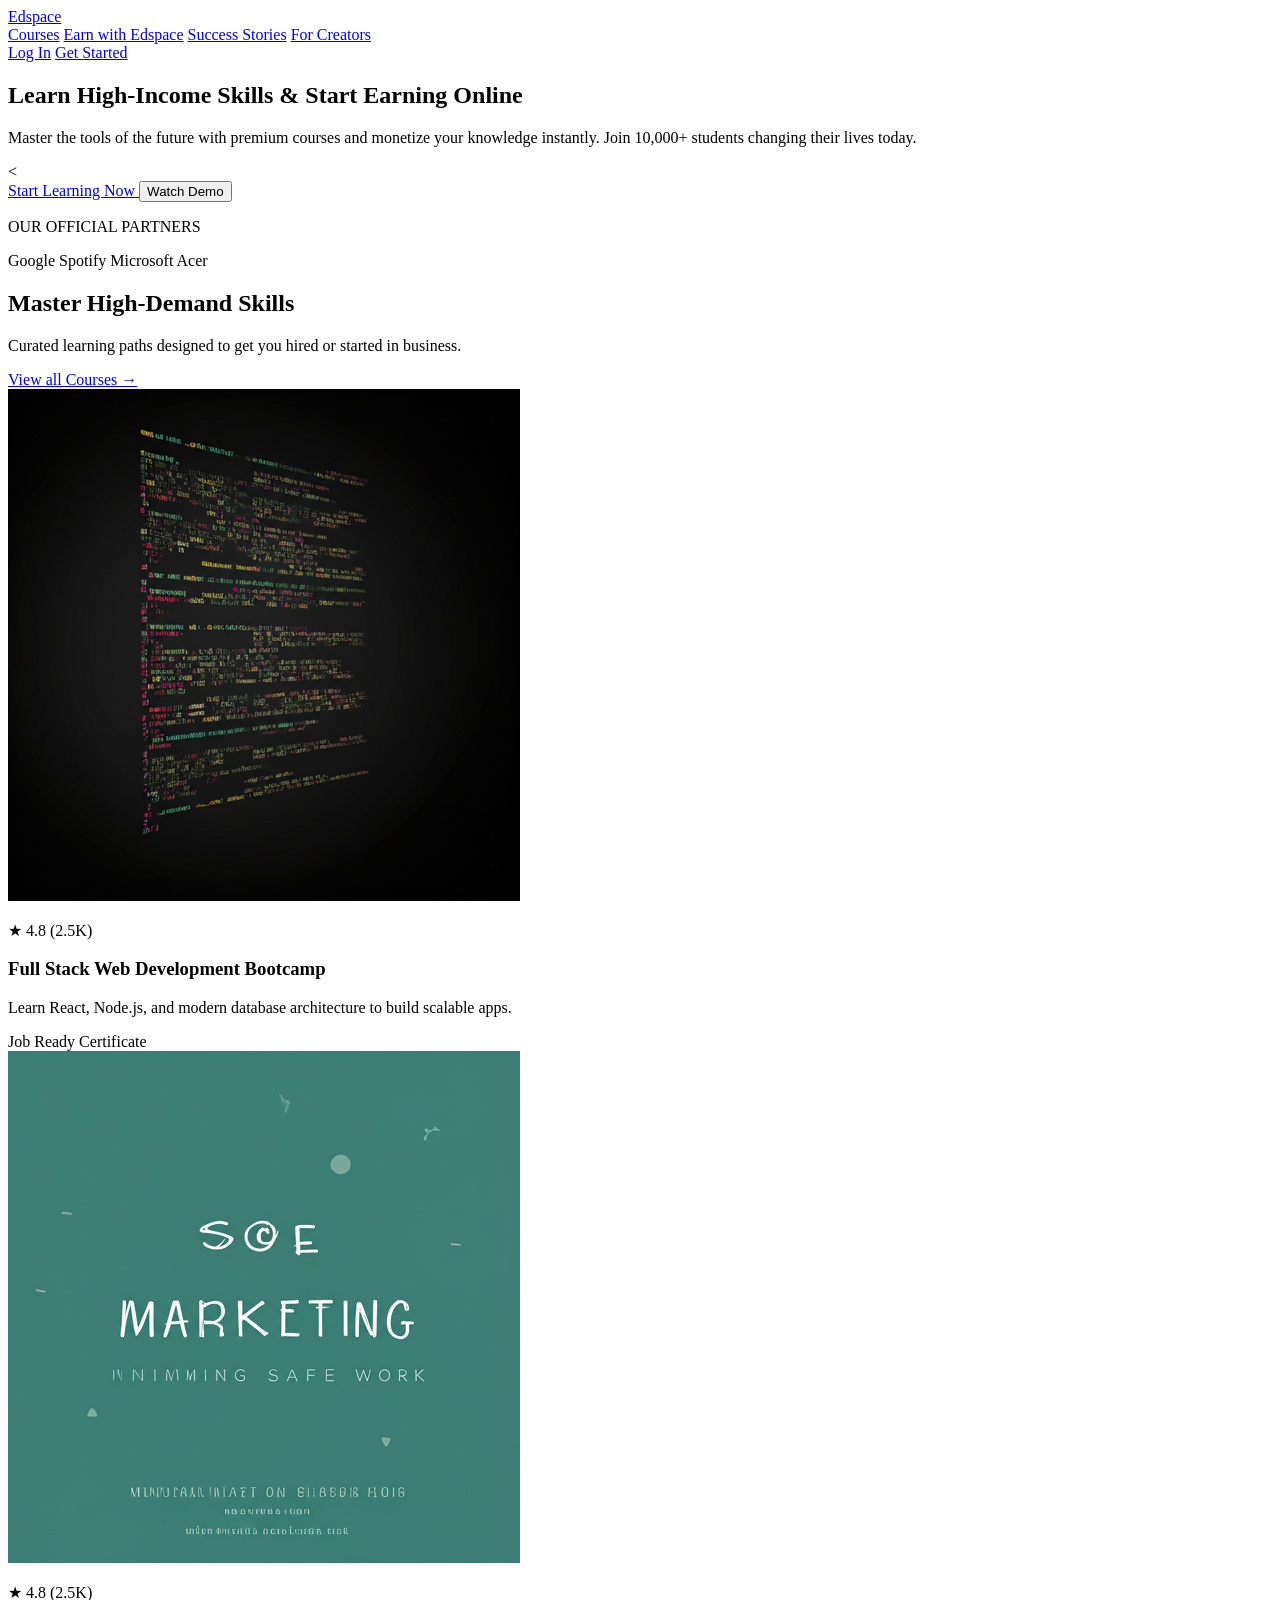
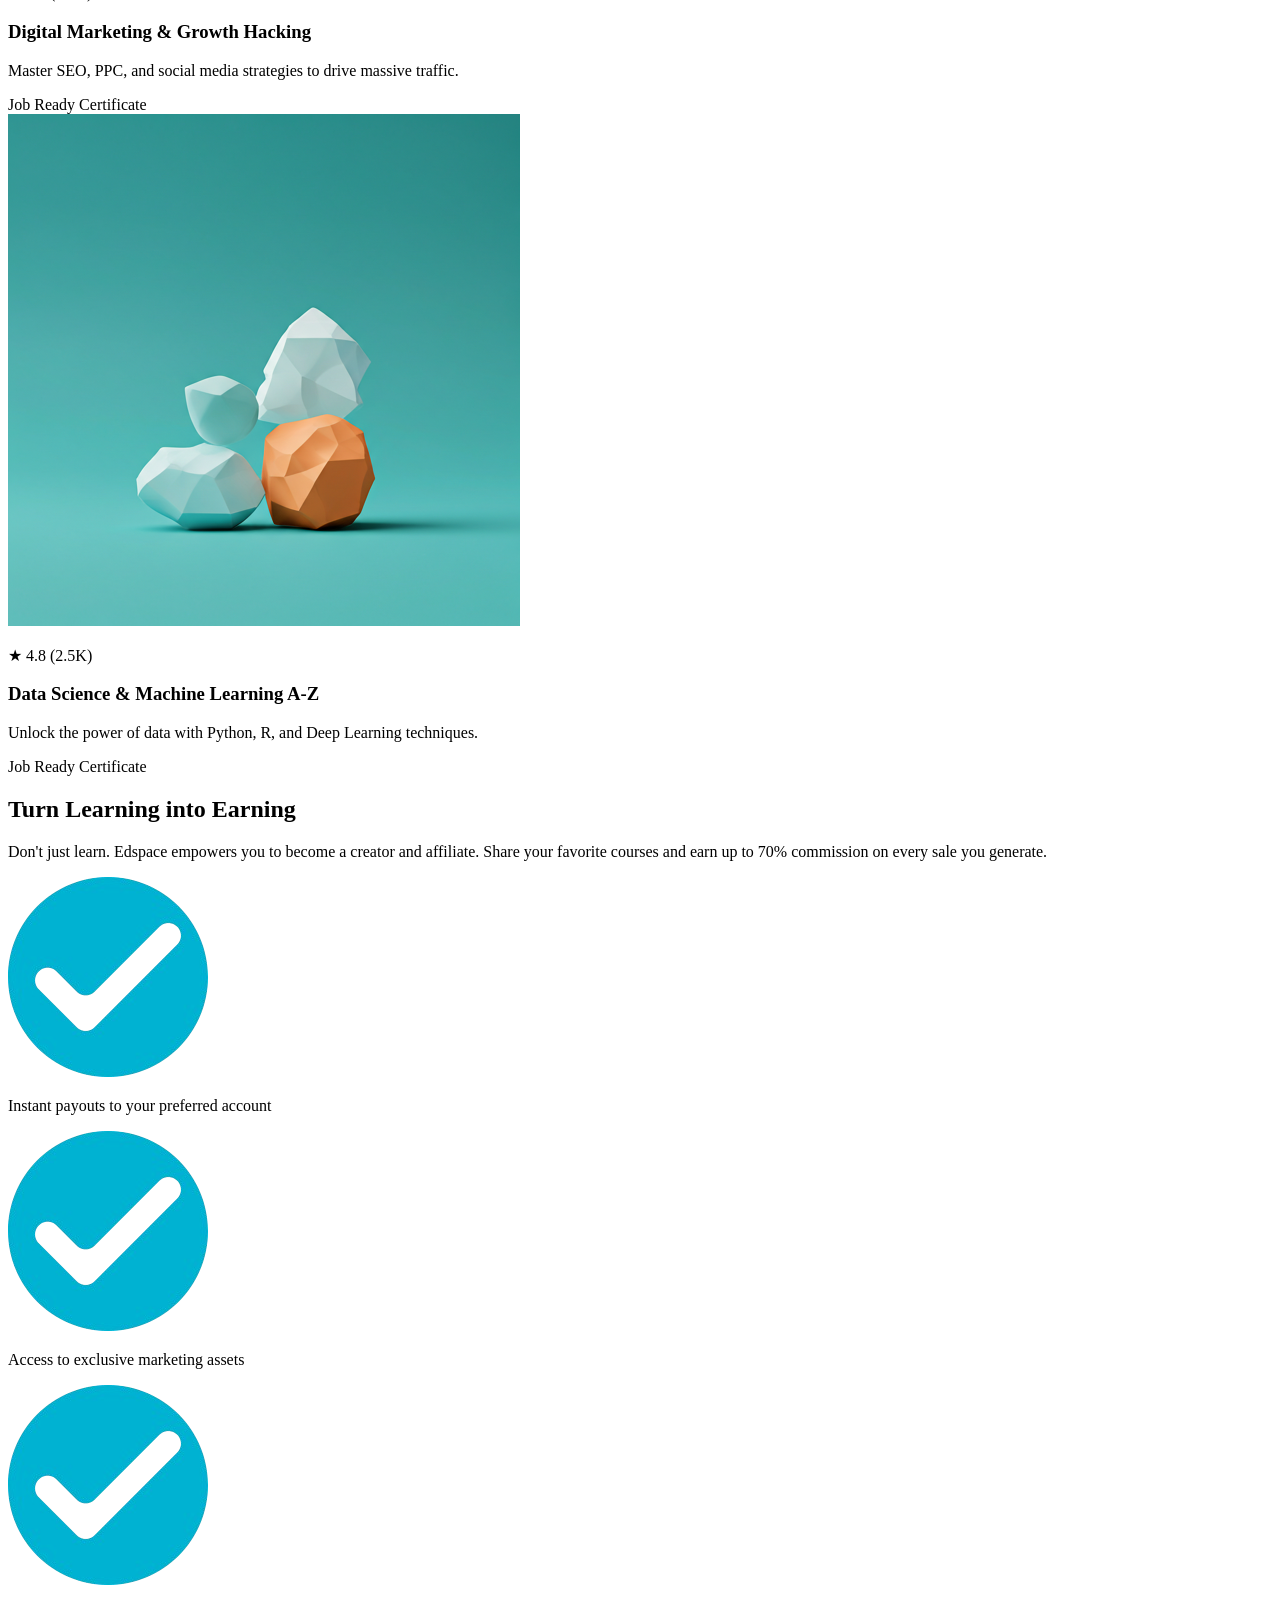
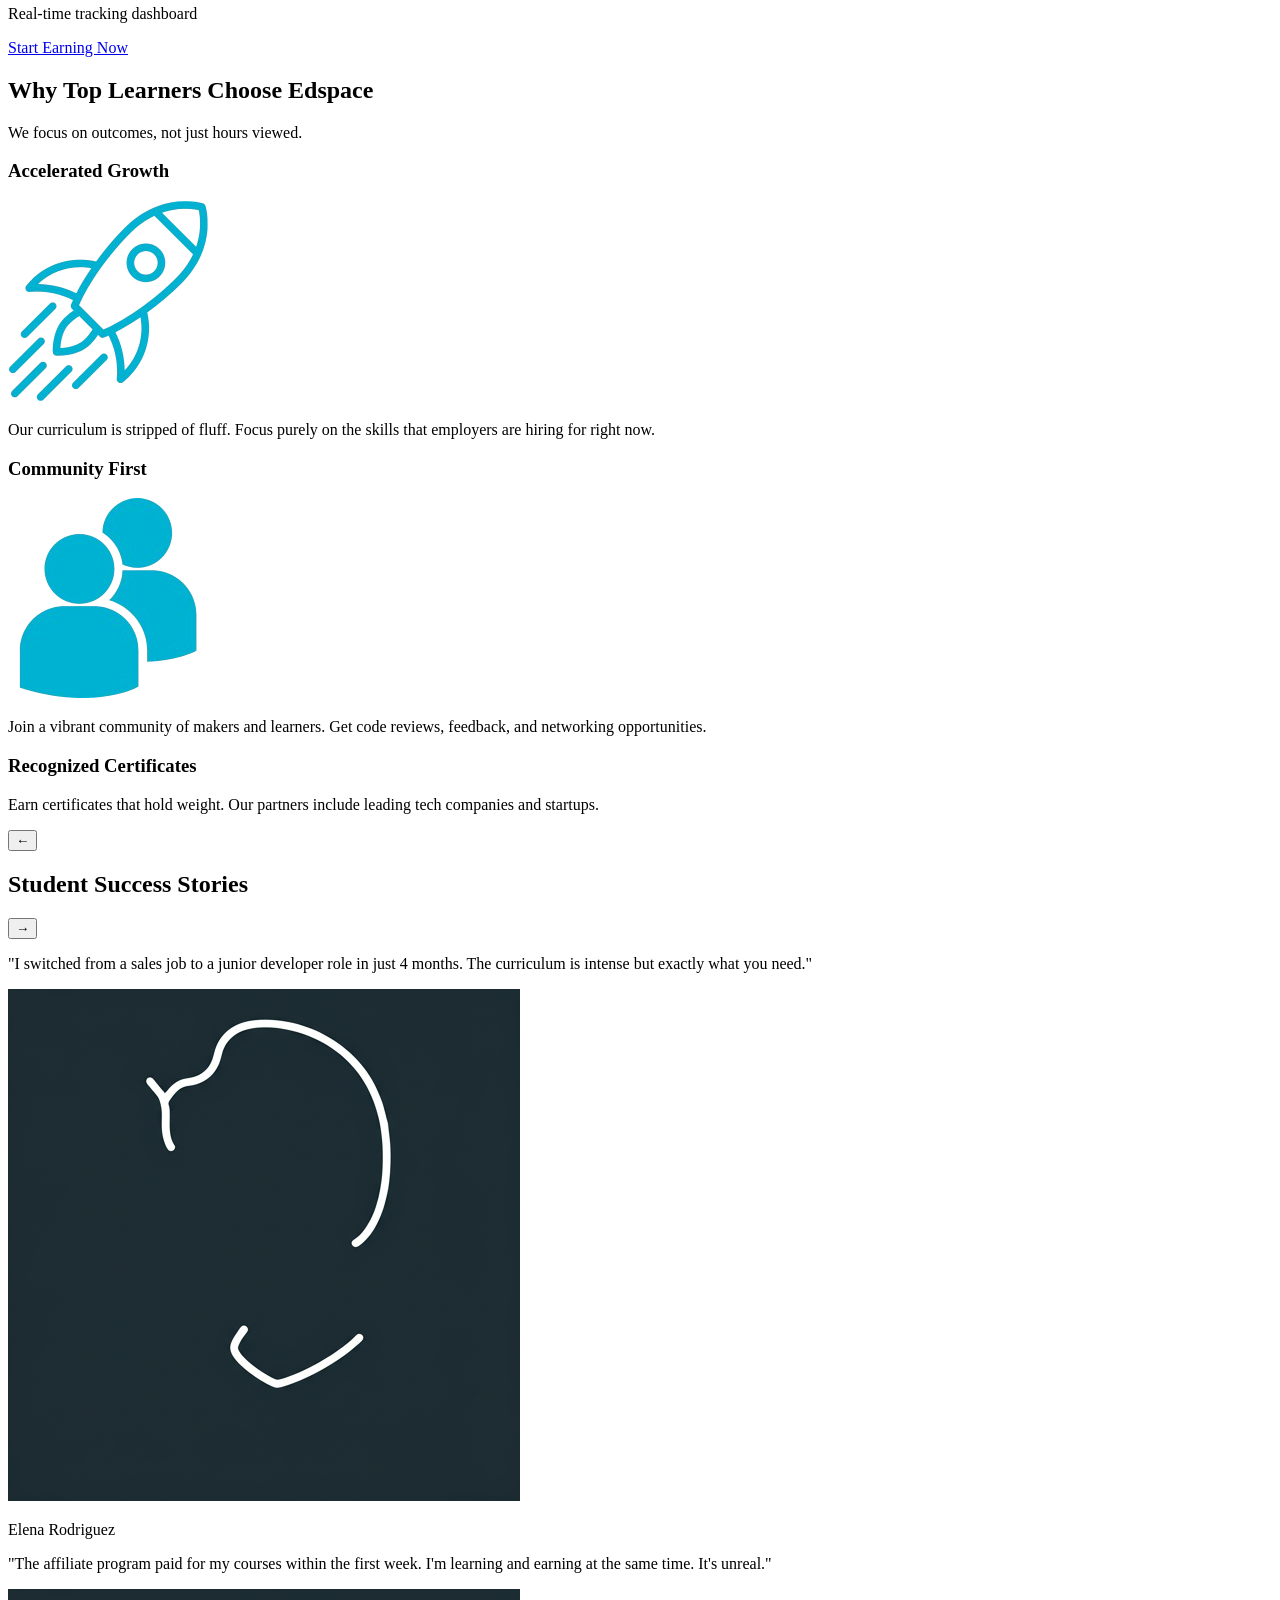
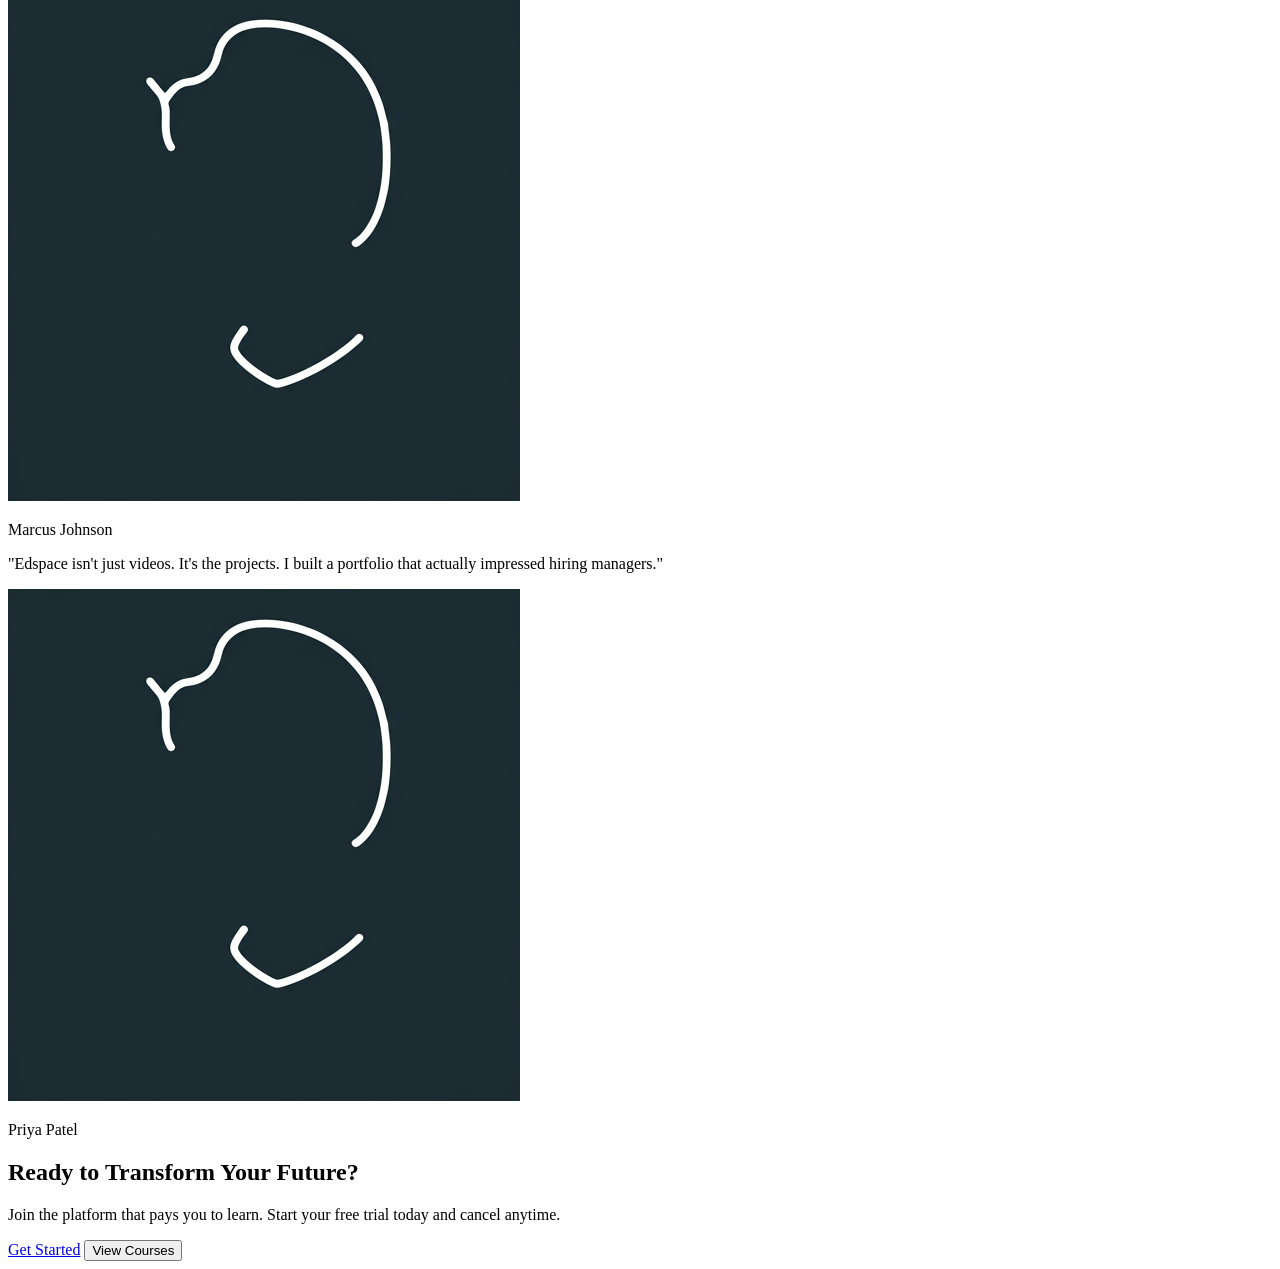
==== commit a187535b: "Update index.html" ====
--- a/index.html
+++ b/index.html
@@ -1,324 +1,279 @@
 <!doctype html>
 <html lang="en">
-  <head>
-    <meta charset="UTF-8" />
-    <meta name="viewport" content="width=device-width, initial-scale=1.0" />
-    <title>EdSPACE - Learn High-Income Skills</title>
-
-    <!-- Google Fonts -->
-    <link rel="preconnect" href="https://fonts.googleapis.com" />
-    <link rel="preconnect" href="https://fonts.gstatic.com" crossorigin />
-    <link
-      href="https://fonts.googleapis.com/css2?family=Manrope:wght@200..800&display=swap"
-      rel="stylesheet"
-    />
-
-    <!-- Custom Styles -->
-    <link rel="stylesheet" href="index.css" />
-  </head>
-
-  <body>
-    <!-- Header Navigation -->
-    <header class="header">
-      <div class="header-left">
-        <a href="#" class="name">Edspace</a>
-      </div>
-      <nav class="header-middle">
-        <a href="#courses" class="nav-link">Courses</a>
-        <a href="#earn" class="nav-link">Earn with Edspace</a>
-        <a href="#stories" class="nav-link">Success Stories</a>
-        <a href="#creators" class="nav-link">For Creators</a>
-      </nav>
-      <div class="header-right">
-        <button class="btn btn-login">Log In</button>
-        <button class="btn btn-primary">Get Started</button>
-      </div>
-    </header>
-
-    <main>
-      <!-- Hero Section -->
-      <section class="hero-section">
-        <div class="hero-content">
-          <h1 class="tagline">
-            Learn High-Income Skills &
-            <span class="spantext">Start Earning Online</span>
-          </h1>
-          <p class="tagline2">
-            Master the tools of the future with premium courses and monetize
-            your knowledge instantly. Join 10,000+ students changing their lives
-            today.
-          </p>
-          <div class="hero-buttons">
-            <button class="btn btn-primary btn-large">
-              Start Learning Now
-            </button>
-            <button class="btn btn-secondary btn-large">Watch Demo</button>
-          </div>
-        </div>
-        <div class="hero-image-container">
-          <!-- Placeholder / Space for right hero illustration if needed -->
-        </div>
-      </section>
-
-      <!-- Partners Section -->
-      <section class="sponser-box">
-        <p class="sp-box-head">OUR OFFICIAL PARTNERS</p>
-        <div class="companies">
-          <span>Google</span>
-          <span>Spotify</span>
-          <span>Microsoft</span>
-          <span>Acer</span>
-        </div>
-      </section>
-
-      <!-- Featured Courses Section -->
-      <section class="course-sec" id="courses">
-        <div class="course-sec-top">
-          <div class="top-left">
-            <h2 class="sec-txt">Master High-Demand Skills</h2>
-            <p class="sec-tag">
-              Curated learning paths designed to get you hired or started in
-              business.
-            </p>
-          </div>
-          <div class="top-right">
-            <a href="#" class="view-all-link">View all Courses &rarr;</a>
-          </div>
-        </div>
-
-        <div class="content-grid">
-          <!-- Card 1 -->
-          <article class="course-card">
-            <img
-              class="course-image"
-              src="index_images/course-1.png"
-              alt="Full Stack Web Development Bootcamp"
-            />
-            <div class="course-content">
-              <p class="rating">★ 4.8 (2.5K)</p>
-              <h3 class="title">Full Stack Web Development Bootcamp</h3>
-              <p class="course-tag">
-                Learn React, Node.js, and modern database architecture to build
-                scalable apps.
-              </p>
-              <div class="extras">
-                <span class="badge job">Job Ready</span>
-                <span class="badge cert">Certificate</span>
-              </div>
-            </div>
-          </article>
-
-          <!-- Card 2 -->
-          <article class="course-card">
-            <img
-              class="course-image"
-              src="index_images/course-2.png"
-              alt="Digital Marketing & Growth Hacking"
-            />
-            <div class="course-content">
-              <p class="rating">★ 4.8 (2.5K)</p>
-              <h3 class="title">Digital Marketing & Growth Hacking</h3>
-              <p class="course-tag">
-                Master SEO, PPC, and social media strategies to drive massive
-                traffic.
-              </p>
-              <div class="extras">
-                <span class="badge job">Job Ready</span>
-                <span class="badge cert">Certificate</span>
-              </div>
-            </div>
-          </article>
-
-          <!-- Card 3 -->
-          <article class="course-card">
-            <img
-              class="course-image"
-              src="index_images/course-3.png"
-              alt="Data Science & Machine Learning"
-            />
-            <div class="course-content">
-              <p class="rating">★ 4.8 (2.5K)</p>
-              <h3 class="title">Data Science & Machine Learning A-Z</h3>
-              <p class="course-tag">
-                Unlock the power of data with Python, R, and Deep Learning
-                techniques.
-              </p>
-              <div class="extras">
-                <span class="badge job">Job Ready</span>
-                <span class="badge cert">Certificate</span>
-              </div>
-            </div>
-          </article>
-        </div>
-      </section>
-
-      <!-- Earn Section -->
-      <section class="stu_box" id="earn">
-        <div class="stu_main">
-          <div class="stu_left"></div>
-          <div class="stu_right">
-            <h2 class="stu_righth2">
-              Turn Learning into <span class="spantext">Earning</span>
-            </h2>
-            <p class="stu-description">
-              Don't just learn. Edspace empowers you to become a creator and
-              affiliate. Share your favorite courses and earn up to 70%
-              commission on every sale you generate.
-            </p>
-            <div class="benefits-list">
-              <div class="benefitbox">
-                <img
-                  class="benefitstick"
-                  src="index_images/whychoosetick.png"
-                  alt="Checkmark"
-                />
-                <p>Instant payouts to your preferred account</p>
-              </div>
-              <div class="benefitbox">
-                <img
-                  class="benefitstick"
-                  src="index_images/whychoosetick.png"
-                  alt="Checkmark"
-                />
-                <p>Access to exclusive marketing assets</p>
-              </div>
-              <div class="benefitbox">
-                <img
-                  class="benefitstick"
-                  src="index_images/whychoosetick.png"
-                  alt="Checkmark"
-                />
-                <p>Real-time tracking dashboard</p>
-              </div>
-            </div>
-            <button class="btn btn-primary btn-large">Start Earning Now</button>
-          </div>
-        </div>
-      </section>
-
-      <!-- Why Choose Us -->
-      <section class="WhyChoose">
-        <h2 class="WhyChoosehead">Why Top Learners Choose Edspace</h2>
-        <p class="WhyChoosesubhead">
-          We focus on outcomes, not just hours viewed.
+
+<head>
+  <meta charset="UTF-8" />
+  <meta name="viewport" content="width=device-width, initial-scale=1.0" />
+  <title>EdSPACE - Learn High-Income Skills</title>
+
+  <!-- Google Fonts -->
+  <link rel="preconnect" href="https://fonts.googleapis.com" />
+  <link rel="preconnect" href="https://fonts.gstatic.com" crossorigin />
+  <link href="https://fonts.googleapis.com/css2?family=Manrope:wght@200..800&display=swap" rel="stylesheet" />
+
+  <!-- Custom Styles -->
+  <link rel="stylesheet" href="index_css.css" />
+</head>
+
+<body>
+  <!-- Header Navigation -->
+  <header class="header">
+    <div class="header-left">
+      <a href="#" class="name">Edspace</a>
+    </div>
+    <nav class="header-middle">
+      <a href="#courses" class="nav-link">Courses</a>
+      <a href="#earn" class="nav-link">Earn with Edspace</a>
+      <a href="#stories" class="nav-link">Success Stories</a>
+      <a href="#creators" class="nav-link">For Creators</a>
+    </nav>
+    <div class="header-right">
+      <a href="signup.html" class="btn btn-login">Log In</a>
+      <a href="signup.html?action=signup" class="btn btn-primary">Get Started</a>
+    </div>
+  </header>
+
+  <main>
+    <!-- Hero Section -->
+    <section class="hero-section">
+      <div class="hero-content">
+        <h1 class="tagline">
+          Learn High-Income Skills &
+          <span class="spantext">Start Earning Online</span>
+        </h1>
+        <p class="tagline2">
+          Master the tools of the future with premium courses and monetize
+          your knowledge instantly. Join 10,000+ students changing their lives
+          today.
         </p>
-
-        <div class="WhyChoosebox">
-          <div class="feature-card">
-            <div class="box1head">
-              <h3 class="WhyChooseboxtitle">Accelerated Growth</h3>
-              <img
-                class="benefit1"
-                src="index_images/benefits1.png"
-                alt="Growth icon"
-              />
-            </div>
-            <p class="box-des">
-              Our curriculum is stripped of fluff. Focus purely on the skills
-              that employers are hiring for right now.
-            </p>
-          </div>
-
-          <div class="feature-card">
-            <div class="box1head">
-              <h3 class="WhyChooseboxtitle">Community First</h3>
-              <img
-                class="benefit1"
-                src="index_images/benefits2.png"
-                alt="Community icon"
-              />
-            </div>
-            <p class="box-des">
-              Join a vibrant community of makers and learners. Get code reviews,
-              feedback, and networking opportunities.
-            </p>
-          </div>
-
-          <div class="feature-card">
-            <div class="box1head">
-              <h3 class="WhyChooseboxtitle">Recognized Certificates</h3>
-            </div>
-            <p class="box-des">
-              Earn certificates that hold weight. Our partners include leading
-              tech companies and startups.
-            </p>
-          </div>
-        </div>
-      </section>
-
-      <!-- Success Stories -->
-      <section class="stories" id="stories">
-        <div class="storiesbox">
-          <div class="storieshead">
-            <button class="storiesarrow" aria-label="Previous story">
-              &#8592;
-            </button>
-            <h2>Student Success Stories</h2>
-            <button class="storiesarrow" aria-label="Next story">
-              &#8594;
-            </button>
-          </div>
-          <div class="reviews-grid">
-            <div class="review-card">
-              <p class="review-text">
-                "I switched from a sales job to a junior developer role in just
-                4 months. The curriculum is intense but exactly what you need."
-              </p>
-              <div class="reviewauthor">
-                <img
-                  class="authorpfp"
-                  src="index_images/reviewauthor2.png"
-                  alt="Elena Rodriguez"
-                />
-                <p>Elena Rodriguez</p>
-              </div>
-            </div>
-            <div class="review-card">
-              <p class="review-text">
-                "The affiliate program paid for my courses within the first
-                week. I'm learning and earning at the same time. It's unreal."
-              </p>
-              <div class="reviewauthor">
-                <img
-                  class="authorpfp"
-                  src="index_images/reviewauthor2.png"
-                  alt="Marcus Johnson"
-                />
-                <p>Marcus Johnson</p>
-              </div>
-            </div>
-            <div class="review-card">
-              <p class="review-text">
-                "Edspace isn't just videos. It's the projects. I built a
-                portfolio that actually impressed hiring managers."
-              </p>
-              <div class="reviewauthor">
-                <img
-                  class="authorpfp"
-                  src="index_images/reviewauthor2.png"
-                  alt="Priya Patel"
-                />
-                <p>Priya Patel</p>
-              </div>
-            </div>
-          </div>
-        </div>
-      </section>
-
-      <!-- CTA Section -->
-      <section class="ctasection">
-        <div class="ctabox">
-          <h2 class="ctah">Ready to Transform Your Future?</h2>
-          <p class="ctah2">
-            Join the platform that pays you to learn. Start your free trial
-            today and cancel anytime.
-          </p>
-          <div class="ctabutton">
-            <button class="btn btn-cta-main">Get Started</button>
-            <button class="btn btn-cta-alt">View Courses</button>
-          </div>
-        </div>
-      </section>
-    </main>
-  </body>
+        <<div class="hero-buttons">
+          <a href="signup.html?action=signup" class="btn btn-primary btn-large">
+            Start Learning Now
+          </a>
+          <button class="btn btn-secondary btn-large">Watch Demo</button>
+      </div>
+      </div>
+      <div class="hero-image-container">
+        <!-- Placeholder / Space for right hero illustration if needed -->
+      </div>
+    </section>
+
+    <!-- Partners Section -->
+    <section class="sponser-box">
+      <p class="sp-box-head">OUR OFFICIAL PARTNERS</p>
+      <div class="companies">
+        <span>Google</span>
+        <span>Spotify</span>
+        <span>Microsoft</span>
+        <span>Acer</span>
+      </div>
+    </section>
+
+    <!-- Featured Courses Section -->
+    <section class="course-sec" id="courses">
+      <div class="course-sec-top">
+        <div class="top-left">
+          <h2 class="sec-txt">Master High-Demand Skills</h2>
+          <p class="sec-tag">
+            Curated learning paths designed to get you hired or started in
+            business.
+          </p>
+        </div>
+        <div class="top-right">
+          <a href="#" class="view-all-link">View all Courses &rarr;</a>
+        </div>
+      </div>
+
+      <div class="content-grid">
+        <!-- Card 1 -->
+        <article class="course-card">
+          <img class="course-image" src="index_images/course-1.png" alt="Full Stack Web Development Bootcamp" />
+          <div class="course-content">
+            <p class="rating">★ 4.8 (2.5K)</p>
+            <h3 class="title">Full Stack Web Development Bootcamp</h3>
+            <p class="course-tag">
+              Learn React, Node.js, and modern database architecture to build
+              scalable apps.
+            </p>
+            <div class="extras">
+              <span class="badge job">Job Ready</span>
+              <span class="badge cert">Certificate</span>
+            </div>
+          </div>
+        </article>
+
+        <!-- Card 2 -->
+        <article class="course-card">
+          <img class="course-image" src="index_images/course-2.png" alt="Digital Marketing & Growth Hacking" />
+          <div class="course-content">
+            <p class="rating">★ 4.8 (2.5K)</p>
+            <h3 class="title">Digital Marketing & Growth Hacking</h3>
+            <p class="course-tag">
+              Master SEO, PPC, and social media strategies to drive massive
+              traffic.
+            </p>
+            <div class="extras">
+              <span class="badge job">Job Ready</span>
+              <span class="badge cert">Certificate</span>
+            </div>
+          </div>
+        </article>
+
+        <!-- Card 3 -->
+        <article class="course-card">
+          <img class="course-image" src="index_images/course-3.png" alt="Data Science & Machine Learning" />
+          <div class="course-content">
+            <p class="rating">★ 4.8 (2.5K)</p>
+            <h3 class="title">Data Science & Machine Learning A-Z</h3>
+            <p class="course-tag">
+              Unlock the power of data with Python, R, and Deep Learning
+              techniques.
+            </p>
+            <div class="extras">
+              <span class="badge job">Job Ready</span>
+              <span class="badge cert">Certificate</span>
+            </div>
+          </div>
+        </article>
+      </div>
+    </section>
+
+    <!-- Earn Section -->
+    <section class="stu_box" id="earn">
+      <div class="stu_main">
+        <div class="stu_left">
+          <h2 class="stu_lefth2">
+            Turn Learning into <span class="spantext">Earning</span>
+          </h2>
+          <p class="stu-description">
+            Don't just learn. Edspace empowers you to become a creator and
+            affiliate. Share your favorite courses and earn up to 70%
+            commission on every sale you generate.
+          </p>
+          <div class="benefits-list">
+            <div class="benefitbox">
+              <img class="benefitstick" src="index_images/whychoosetick.png" alt="Checkmark" />
+              <p>Instant payouts to your preferred account</p>
+            </div>
+            <div class="benefitbox">
+              <img class="benefitstick" src="index_images/whychoosetick.png" alt="Checkmark" />
+              <p>Access to exclusive marketing assets</p>
+            </div>
+            <div class="benefitbox">
+              <img class="benefitstick" src="index_images/whychoosetick.png" alt="Checkmark" />
+              <p>Real-time tracking dashboard</p>
+            </div>
+          </div>
+          <a href="signup.html?action=signup" class="btn btn-primary btn-large">
+            Start Earning Now</a>
+        </div>
+      </div>
+    </section>
+
+    <!-- Why Choose Us -->
+    <section class="WhyChoose">
+      <h2 class="WhyChoosehead">Why Top Learners Choose Edspace</h2>
+      <p class="WhyChoosesubhead">
+        We focus on outcomes, not just hours viewed.
+      </p>
+
+      <div class="WhyChoosebox">
+        <div class="feature-card">
+          <div class="box1head">
+            <h3 class="WhyChooseboxtitle">Accelerated Growth</h3>
+            <img class="benefit1" src="index_images/benefits1.png" alt="Growth icon" />
+          </div>
+          <p class="box-des">
+            Our curriculum is stripped of fluff. Focus purely on the skills
+            that employers are hiring for right now.
+          </p>
+        </div>
+
+        <div class="feature-card">
+          <div class="box1head">
+            <h3 class="WhyChooseboxtitle">Community First</h3>
+            <img class="benefit1" src="index_images/benefits2.png" alt="Community icon" />
+          </div>
+          <p class="box-des">
+            Join a vibrant community of makers and learners. Get code reviews,
+            feedback, and networking opportunities.
+          </p>
+        </div>
+
+        <div class="feature-card">
+          <div class="box1head">
+            <h3 class="WhyChooseboxtitle">Recognized Certificates</h3>
+          </div>
+          <p class="box-des">
+            Earn certificates that hold weight. Our partners include leading
+            tech companies and startups.
+          </p>
+        </div>
+      </div>
+    </section>
+
+    <!-- Success Stories -->
+    <section class="stories" id="stories">
+      <div class="storiesbox">
+        <div class="storieshead">
+          <button class="storiesarrow" aria-label="Previous story">
+            &#8592;
+          </button>
+          <h2>Student Success Stories</h2>
+          <button class="storiesarrow" aria-label="Next story">
+            &#8594;
+          </button>
+        </div>
+        <div class="reviews-grid">
+          <div class="review-card">
+            <p class="review-text">
+              "I switched from a sales job to a junior developer role in just
+              4 months. The curriculum is intense but exactly what you need."
+            </p>
+            <div class="reviewauthor">
+              <img class="authorpfp" src="index_images/reviewauthor2.png" alt="Elena Rodriguez" />
+              <p>Elena Rodriguez</p>
+            </div>
+          </div>
+          <div class="review-card">
+            <p class="review-text">
+              "The affiliate program paid for my courses within the first
+              week. I'm learning and earning at the same time. It's unreal."
+            </p>
+            <div class="reviewauthor">
+              <img class="authorpfp" src="index_images/reviewauthor2.png" alt="Marcus Johnson" />
+              <p>Marcus Johnson</p>
+            </div>
+          </div>
+          <div class="review-card">
+            <p class="review-text">
+              "Edspace isn't just videos. It's the projects. I built a
+              portfolio that actually impressed hiring managers."
+            </p>
+            <div class="reviewauthor">
+              <img class="authorpfp" src="index_images/reviewauthor2.png" alt="Priya Patel" />
+              <p>Priya Patel</p>
+            </div>
+          </div>
+        </div>
+      </div>
+    </section>
+
+    <!-- CTA Section -->
+    <section class="ctasection">
+      <div class="ctabox">
+        <h2 class="ctah">Ready to Transform Your Future?</h2>
+        <p class="ctah2">
+          Join the platform that pays you to learn. Start your free trial
+          today and cancel anytime.
+        </p>
+        <div class="ctabutton">
+          <a href="signup.html?action=signup" class="btn btn-cta-main">Get Started</a>
+          <button class="btn btn-cta-alt">View Courses</button>
+        </div>
+      </div>
+    </section>
+  </main>
+</body>
+
 </html>
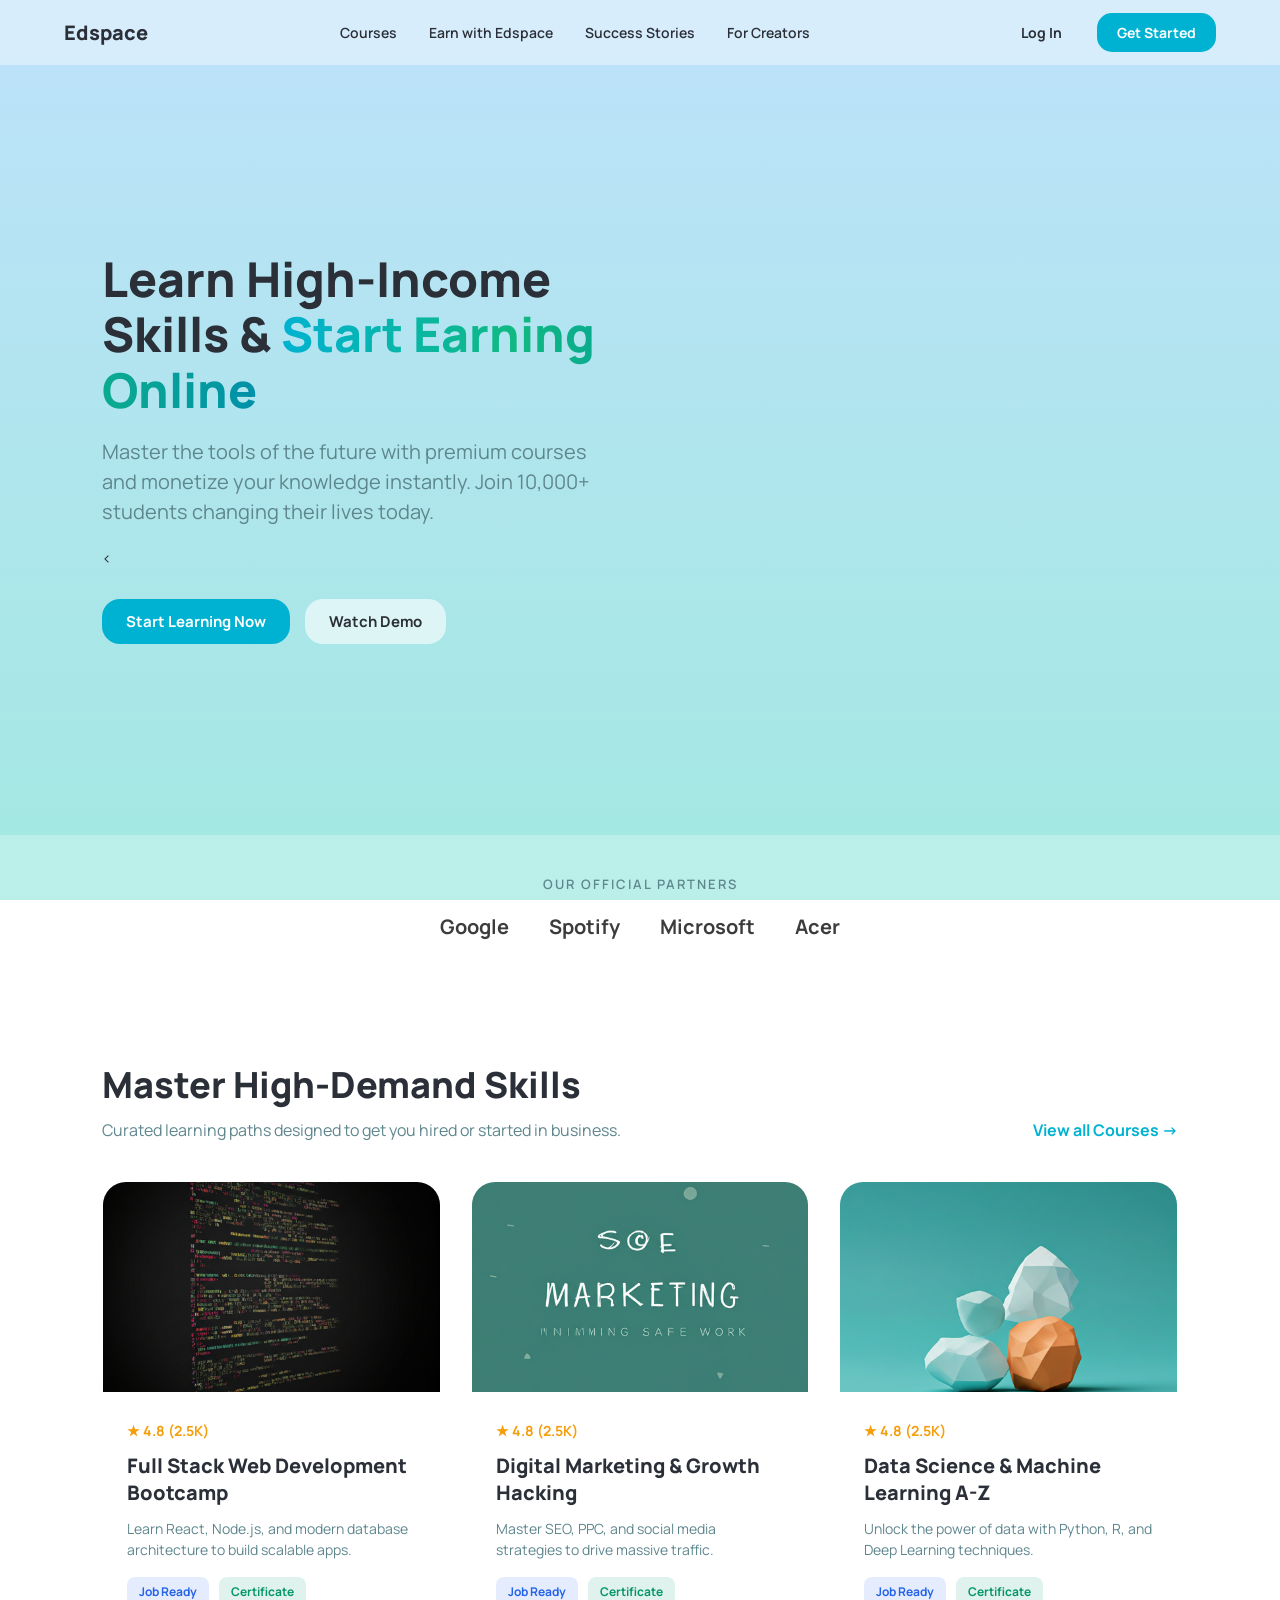
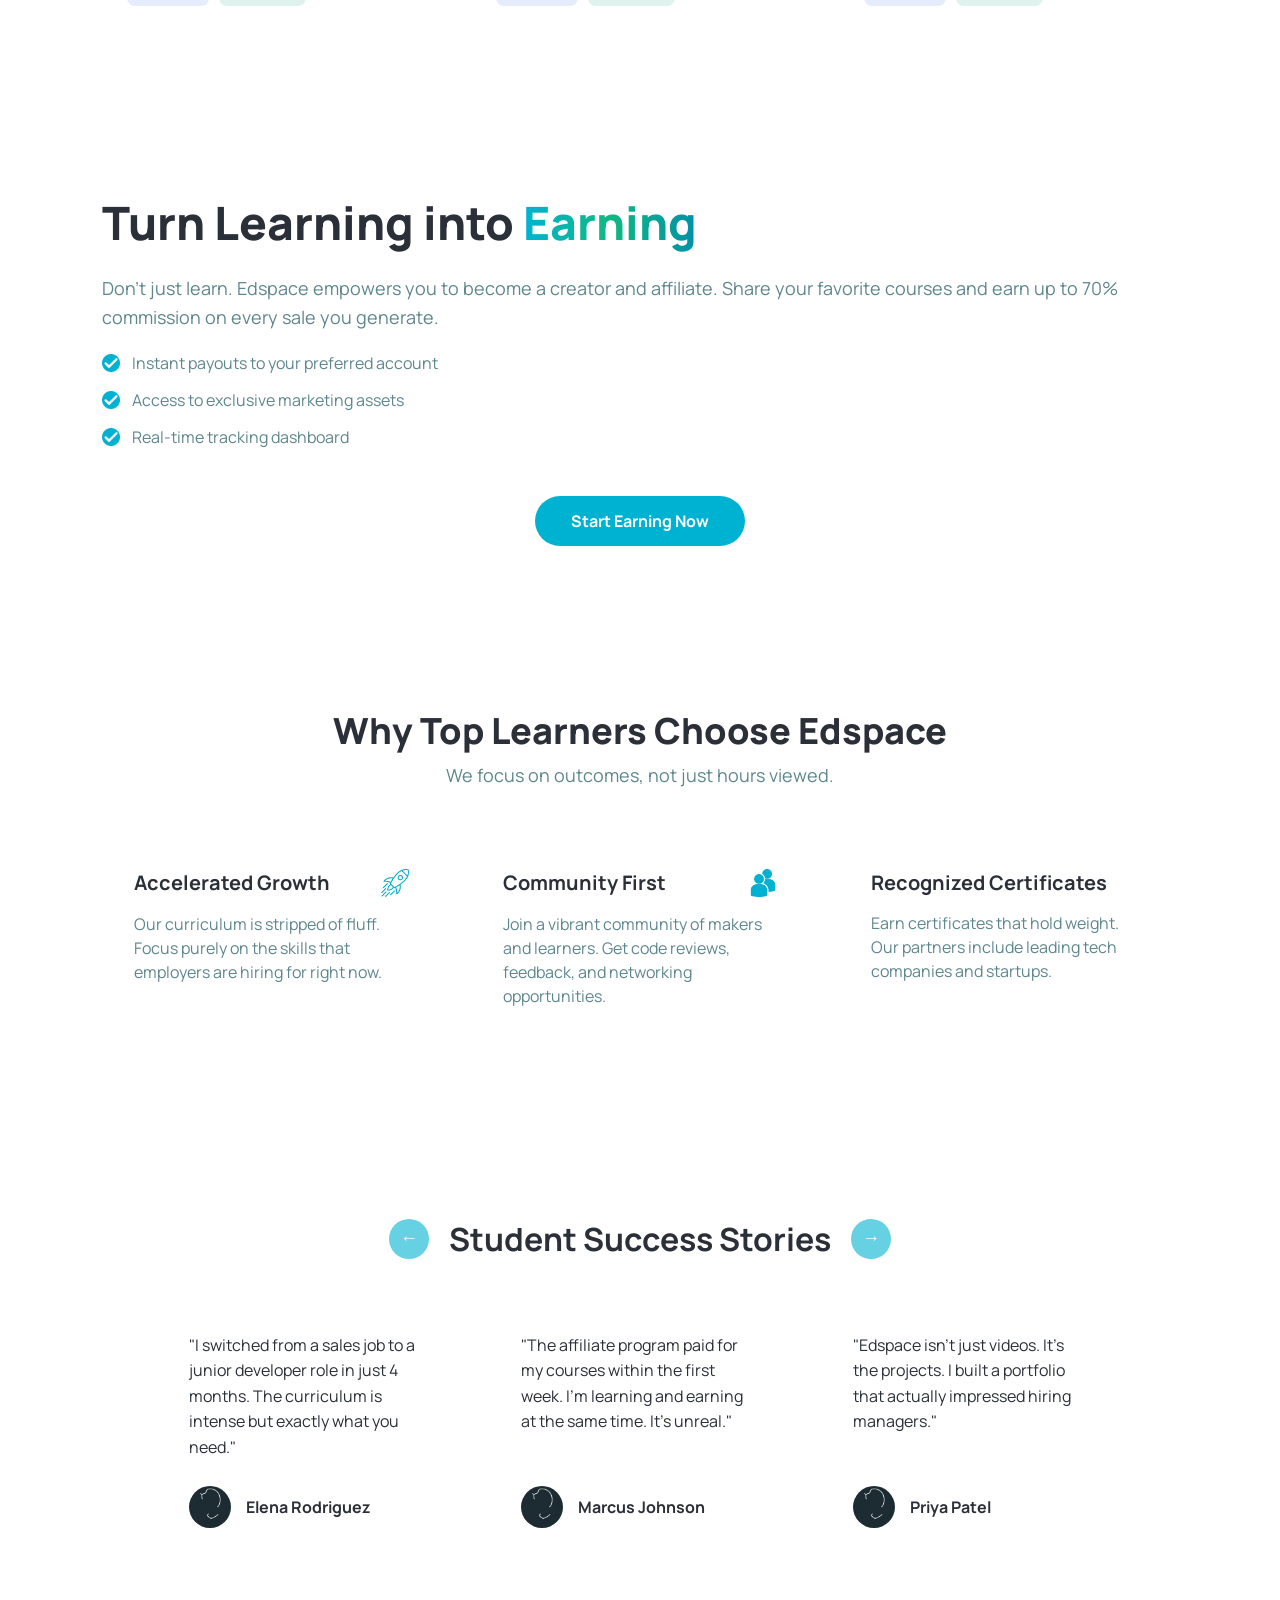
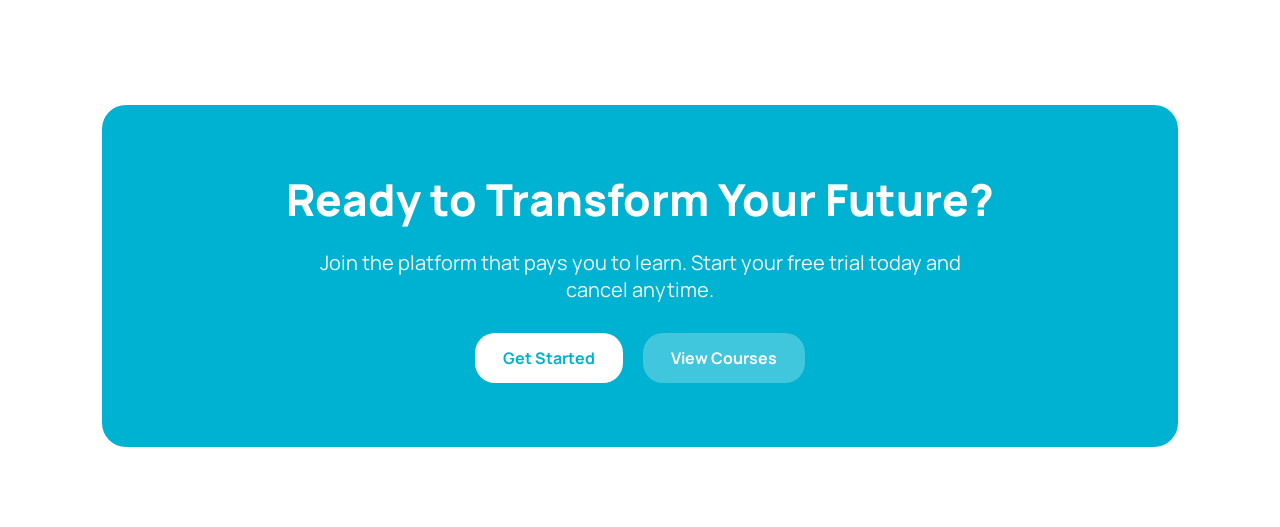
==== commit 7f1fab5b: "Update index.html" ====
--- a/index.html
+++ b/index.html
@@ -12,7 +12,7 @@
   <link href="https://fonts.googleapis.com/css2?family=Manrope:wght@200..800&display=swap" rel="stylesheet" />
 
   <!-- Custom Styles -->
-  <link rel="stylesheet" href="index_css.css" />
+  <link rel="stylesheet" href="index.css" />
 </head>
 
 <body>
--- a/index.css
+++ b/index.css
@@ -0,0 +1,675 @@
+/* ==========================================================================
+   Global Variables & Reset
+   ========================================================================== */
+:root {
+  --primary: rgb(0, 178, 209);
+  --primary-hover: rgb(0, 144, 169);
+  --text-dark: rgb(43, 47, 56);
+  --text-muted: rgb(94, 134, 141);
+  --bg-gradient: linear-gradient(rgb(189, 225, 250) 0%,
+      rgb(162, 233, 225) 100%);
+  --card-bg: rgba(255, 255, 255, 0.55);
+  --border-glass: rgba(255, 255, 255, 0.6);
+  --font-main: "Manrope", Arial, sans-serif;
+}
+
+* {
+  box-sizing: border-box;
+  margin: 0;
+  padding: 0;
+}
+
+body {
+  min-height: 100vh;
+  background-image: var(--bg-gradient);
+  background-attachment: fixed;
+  font-family: var(--font-main);
+  color: var(--text-dark);
+  -webkit-font-smoothing: antialiased;
+  overflow-x: hidden;
+}
+
+/* ==========================================================================
+   Common Typography & Buttons
+   ========================================================================== */
+a {
+  text-decoration: none;
+  color: inherit;
+}
+
+.spantext {
+  background: linear-gradient(to right,
+      rgb(0, 178, 209),
+      rgb(16, 185, 129),
+      rgb(0, 144, 169));
+  -webkit-background-clip: text;
+  -webkit-text-fill-color: transparent;
+  background-clip: text;
+  color: transparent;
+}
+
+.btn {
+  font-family: var(--font-main);
+  font-size: 14px;
+  font-weight: 700;
+  border: none;
+  border-radius: 15px;
+  padding: 10px 20px;
+  cursor: pointer;
+  transition: all 0.2s ease;
+}
+
+.btn-primary {
+  color: white;
+  background-color: var(--primary);
+}
+
+.btn-primary:hover {
+  background-color: var(--primary-hover);
+  box-shadow: 0px 10px 20px rgba(0, 144, 169, 0.4);
+}
+
+.btn-secondary {
+  background-color: rgba(255, 255, 255, 0.6);
+  color: var(--text-dark);
+}
+
+.btn-secondary:hover {
+  background-color: rgba(255, 255, 255, 0.85);
+  box-shadow: 0px 10px 20px rgba(0, 0, 0, 0.08);
+}
+
+.btn-login {
+  background: transparent;
+  color: var(--text-dark);
+  margin-right: 15px;
+}
+
+.btn-login:hover {
+  color: var(--primary);
+}
+
+.btn-large {
+  padding: 12px 24px;
+  border-radius: 18px;
+  font-size: 15px;
+}
+
+/* ==========================================================================
+   Header Navigation
+   ========================================================================== */
+.header {
+  width: 100%;
+  height: 65px;
+  display: flex;
+  align-items: center;
+  justify-content: space-between;
+  background-color: rgba(255, 255, 255, 0.4);
+  position: fixed;
+  top: 0;
+  left: 0;
+  backdrop-filter: blur(12px);
+  -webkit-backdrop-filter: blur(12px);
+  z-index: 1000;
+  padding: 0 5%;
+}
+
+.name {
+  font-size: 20px;
+  font-weight: 800;
+  color: var(--text-dark);
+}
+
+.header-middle {
+  display: flex;
+  align-items: center;
+  gap: 32px;
+  font-size: 14px;
+  font-weight: 600;
+}
+
+.nav-link {
+  transition: color 0.2s;
+}
+
+.nav-link:hover {
+  color: var(--primary);
+}
+
+.header-right {
+  display: flex;
+  align-items: center;
+}
+
+/* ==========================================================================
+   Hero Section
+   ========================================================================== */
+.hero-section {
+  display: flex;
+  align-items: center;
+  justify-content: space-between;
+  min-height: calc(100vh - 65px);
+  padding: 100px 8% 40px;
+  gap: 40px;
+}
+
+.hero-content {
+  flex: 1;
+  max-width: 650px;
+  display: flex;
+  flex-direction: column;
+  gap: 20px;
+}
+
+.tagline {
+  font-size: clamp(32px, 5vw, 48px);
+  font-weight: 900;
+  line-height: 1.15;
+}
+
+.tagline2 {
+  font-size: clamp(16px, 2vw, 20px);
+  line-height: 1.5;
+  color: var(--text-muted);
+}
+
+.hero-buttons {
+  display: flex;
+  gap: 15px;
+  flex-wrap: wrap;
+  margin-top: 10px;
+}
+
+.hero-image-container {
+  flex: 1;
+}
+
+/* ==========================================================================
+   Partners / Sponsor Box
+   ========================================================================== */
+.sponser-box {
+  padding: 2.5em 5%;
+  display: flex;
+  flex-direction: column;
+  background-color: rgba(255, 255, 255, 0.25);
+  align-items: center;
+  gap: 20px;
+}
+
+.sp-box-head {
+  letter-spacing: 2px;
+  font-size: 13px;
+  font-weight: 600;
+  color: var(--text-muted);
+}
+
+.companies {
+  color: rgb(60, 60, 60);
+  font-size: 20px;
+  font-weight: 700;
+  display: flex;
+  flex-wrap: wrap;
+  justify-content: center;
+  gap: 40px;
+}
+
+/* ==========================================================================
+   Courses Section
+   ========================================================================== */
+.course-sec {
+  padding: 5em 8%;
+}
+
+.course-sec-top {
+  display: flex;
+  justify-content: space-between;
+  align-items: flex-end;
+  gap: 20px;
+  flex-wrap: wrap;
+  margin-bottom: 40px;
+}
+
+.top-left {
+  display: flex;
+  flex-direction: column;
+  gap: 10px;
+}
+
+.sec-txt {
+  font-size: clamp(28px, 4vw, 36px);
+  font-weight: 800;
+}
+
+.sec-tag {
+  color: var(--text-muted);
+  font-size: 16px;
+}
+
+.view-all-link {
+  color: var(--primary);
+  font-weight: 700;
+  font-size: 16px;
+}
+
+.content-grid {
+  display: grid;
+  grid-template-columns: repeat(auto-fit, minmax(300px, 1fr));
+  gap: 30px;
+  max-width: 1200px;
+  margin: 0 auto;
+}
+
+.course-card {
+  background: var(--card-bg);
+  border-radius: 24px;
+  overflow: hidden;
+  backdrop-filter: blur(14px);
+  -webkit-backdrop-filter: blur(14px);
+  border: 1px solid var(--border-glass);
+  transition:
+    transform 0.25s ease,
+    box-shadow 0.25s ease;
+}
+
+.course-card:hover {
+  transform: translateY(-8px);
+  box-shadow: 0 18px 40px rgba(0, 0, 0, 0.12);
+}
+
+.course-image {
+  width: 100%;
+  height: 210px;
+  object-fit: cover;
+}
+
+.course-content {
+  display: flex;
+  flex-direction: column;
+  gap: 12px;
+  padding: 1.5em;
+}
+
+.rating {
+  color: #f59e0b;
+  font-size: 14px;
+  font-weight: 700;
+}
+
+.title {
+  font-size: 20px;
+  font-weight: 800;
+}
+
+.course-tag {
+  font-size: 14px;
+  color: var(--text-muted);
+  line-height: 1.5;
+}
+
+.extras {
+  display: flex;
+  gap: 10px;
+  margin-top: 5px;
+}
+
+.badge {
+  padding: 6px 12px;
+  border-radius: 8px;
+  font-size: 12px;
+  font-weight: 700;
+}
+
+.job {
+  color: #2563eb;
+  background: rgba(37, 99, 235, 0.12);
+}
+
+.cert {
+  color: #059669;
+  background: rgba(5, 150, 105, 0.12);
+}
+
+/* ==========================================================================
+   Student Earn Box
+   ========================================================================== */
+.stu_box {
+  background-color: rgba(255, 255, 255, 0.3);
+  padding: 5em 8%;
+}
+
+.stu_main {
+  display: flex;
+  gap: 40px;
+  align-items: center;
+  max-width: 1200px;
+  margin: 0 auto;
+}
+
+.stu_left {
+  flex: 1;
+  display: flex;
+  flex-direction: column;
+  gap: 20px;
+}
+
+.stu_left .btn {
+  align-self: center;
+  width: fit-content;
+  padding: 14px 36px;
+  font-size: 16px;
+  font-weight: 700;
+  border-radius: 30px;
+  margin-top: 28px;
+  text-align: center;
+  display: inline-flex;
+  justify-content: center;
+  align-items: center;
+}
+
+.stu_lefth2 {
+  font-size: clamp(32px, 4vw, 46px);
+  font-weight: 800;
+}
+
+.stu-description {
+  color: var(--text-muted);
+  font-size: 18px;
+  line-height: 1.6;
+}
+
+.benefits-list {
+  display: flex;
+  flex-direction: column;
+  gap: 15px;
+  color: var(--text-muted);
+}
+
+.benefitbox {
+  display: flex;
+  align-items: center;
+  gap: 12px;
+}
+
+.benefitstick {
+  height: 18px;
+  width: 18px;
+}
+
+/* ==========================================================================
+   Why Choose Section
+   ========================================================================== */
+.WhyChoose {
+  padding: 5em 8%;
+  display: flex;
+  flex-direction: column;
+  align-items: center;
+  text-align: center;
+}
+
+.WhyChoosehead {
+  font-size: clamp(28px, 4vw, 36px);
+  font-weight: 800;
+}
+
+.WhyChoosesubhead {
+  font-size: 18px;
+  color: var(--text-muted);
+  margin-top: 8px;
+  margin-bottom: 50px;
+}
+
+.WhyChoosebox {
+  display: grid;
+  grid-template-columns: repeat(auto-fit, minmax(280px, 1fr));
+  gap: 30px;
+  width: 100%;
+  max-width: 1200px;
+  text-align: left;
+}
+
+.feature-card {
+  background-color: rgba(255, 255, 255, 0.6);
+  border-radius: 20px;
+  padding: 2em;
+  display: flex;
+  flex-direction: column;
+  gap: 15px;
+}
+
+.box1head {
+  display: flex;
+  justify-content: space-between;
+  align-items: center;
+}
+
+.WhyChooseboxtitle {
+  font-size: 20px;
+  font-weight: 700;
+}
+
+.benefit1 {
+  height: 28px;
+}
+
+.box-des {
+  color: var(--text-muted);
+  line-height: 1.5;
+}
+
+/* ==========================================================================
+   Testimonials / Stories
+   ========================================================================== */
+.stories {
+  padding: 3em 8%;
+}
+
+.storiesbox {
+  width: 100%;
+  max-width: 1200px;
+  margin: 0 auto;
+  display: flex;
+  flex-direction: column;
+  align-items: center;
+  padding: 3em 5%;
+  background: linear-gradient(135deg,
+      rgba(255, 255, 255, 0.4),
+      rgba(255, 255, 255, 0.2));
+  backdrop-filter: blur(16px);
+  -webkit-backdrop-filter: blur(16px);
+  border: 1px solid var(--border-glass);
+  border-radius: 24px;
+  gap: 40px;
+}
+
+.storieshead {
+  display: flex;
+  align-items: center;
+  gap: 20px;
+  font-size: 20px;
+}
+
+.storieshead h2 {
+  font-size: clamp(24px, 3vw, 32px);
+  font-weight: 700;
+}
+
+.storiesarrow {
+  background-color: rgba(0, 178, 209, 0.6);
+  border-radius: 50%;
+  border: none;
+  width: 40px;
+  height: 40px;
+  display: flex;
+  align-items: center;
+  justify-content: center;
+  cursor: pointer;
+  font-size: 18px;
+  color: white;
+  transition: background 0.2s;
+}
+
+.storiesarrow:hover {
+  background-color: var(--primary);
+}
+
+.reviews-grid {
+  display: grid;
+  grid-template-columns: repeat(auto-fit, minmax(280px, 1fr));
+  gap: 30px;
+  width: 100%;
+}
+
+.review-card {
+  background-color: white;
+  padding: 2em;
+  border-radius: 18px;
+  display: flex;
+  flex-direction: column;
+  justify-content: space-between;
+}
+
+.review-text {
+  line-height: 1.6;
+  color: var(--text-dark);
+}
+
+.reviewauthor {
+  display: flex;
+  align-items: center;
+  margin-top: 25px;
+  gap: 15px;
+  font-weight: 700;
+}
+
+.authorpfp {
+  height: 42px;
+  width: 42px;
+  border-radius: 50%;
+  object-fit: cover;
+}
+
+/* ==========================================================================
+   CTA Section
+   ========================================================================== */
+.ctasection {
+  padding: 3em 8% 5em;
+}
+
+.ctabox {
+  display: flex;
+  flex-direction: column;
+  background-color: var(--primary);
+  border-radius: 24px;
+  padding: 4em 2em;
+  text-align: center;
+  align-items: center;
+  justify-content: center;
+  gap: 20px;
+  color: white;
+  max-width: 1200px;
+  margin: 0 auto;
+}
+
+.ctah {
+  font-size: clamp(28px, 4vw, 44px);
+  font-weight: 800;
+}
+
+.ctah2 {
+  font-size: clamp(16px, 2vw, 20px);
+  max-width: 650px;
+  opacity: 0.95;
+}
+
+.ctabutton {
+  display: flex;
+  gap: 20px;
+  flex-wrap: wrap;
+  justify-content: center;
+  margin-top: 10px;
+}
+
+.btn-cta-main {
+  color: var(--primary);
+  background-color: white;
+  padding: 14px 28px;
+  border-radius: 20px;
+  font-size: 16px;
+}
+
+.btn-cta-main:hover {
+  background-color: rgba(255, 255, 255, 0.9);
+}
+
+.btn-cta-alt {
+  color: white;
+  background-color: rgba(255, 255, 255, 0.25);
+  padding: 14px 28px;
+  border-radius: 20px;
+  font-size: 16px;
+}
+
+.btn-cta-alt:hover {
+  background-color: rgba(255, 255, 255, 0.35);
+}
+
+/* ==========================================================================
+   Responsive Breakpoints
+   ========================================================================== */
+@media (max-width: 1024px) {
+  .hero-section {
+    flex-direction: column;
+    text-align: center;
+    padding-top: 120px;
+  }
+
+  .hero-buttons {
+    justify-content: center;
+  }
+
+  .stu_main {
+    flex-direction: column;
+  }
+}
+
+@media (max-width: 768px) {
+  .header-middle {
+    display: none;
+    /* Hide top links on mobile */
+  }
+
+  .hero-section {
+    padding-left: 5%;
+    padding-right: 5%;
+  }
+
+  .course-sec,
+  .stu_box,
+  .WhyChoose,
+  .stories,
+  .ctasection {
+    padding-left: 5%;
+    padding-right: 5%;
+  }
+
+  .companies {
+    gap: 20px;
+  }
+}
+
+@media (max-width: 480px) {
+  .btn-login {
+    display: none;
+    /* Keep header minimal on mobile screen sizes */
+  }
+
+  .ctabutton {
+    flex-direction: column;
+    width: 100%;
+  }
+
+  .btn-cta-main,
+  .btn-cta-alt {
+    width: 100%;
+  }
+}
